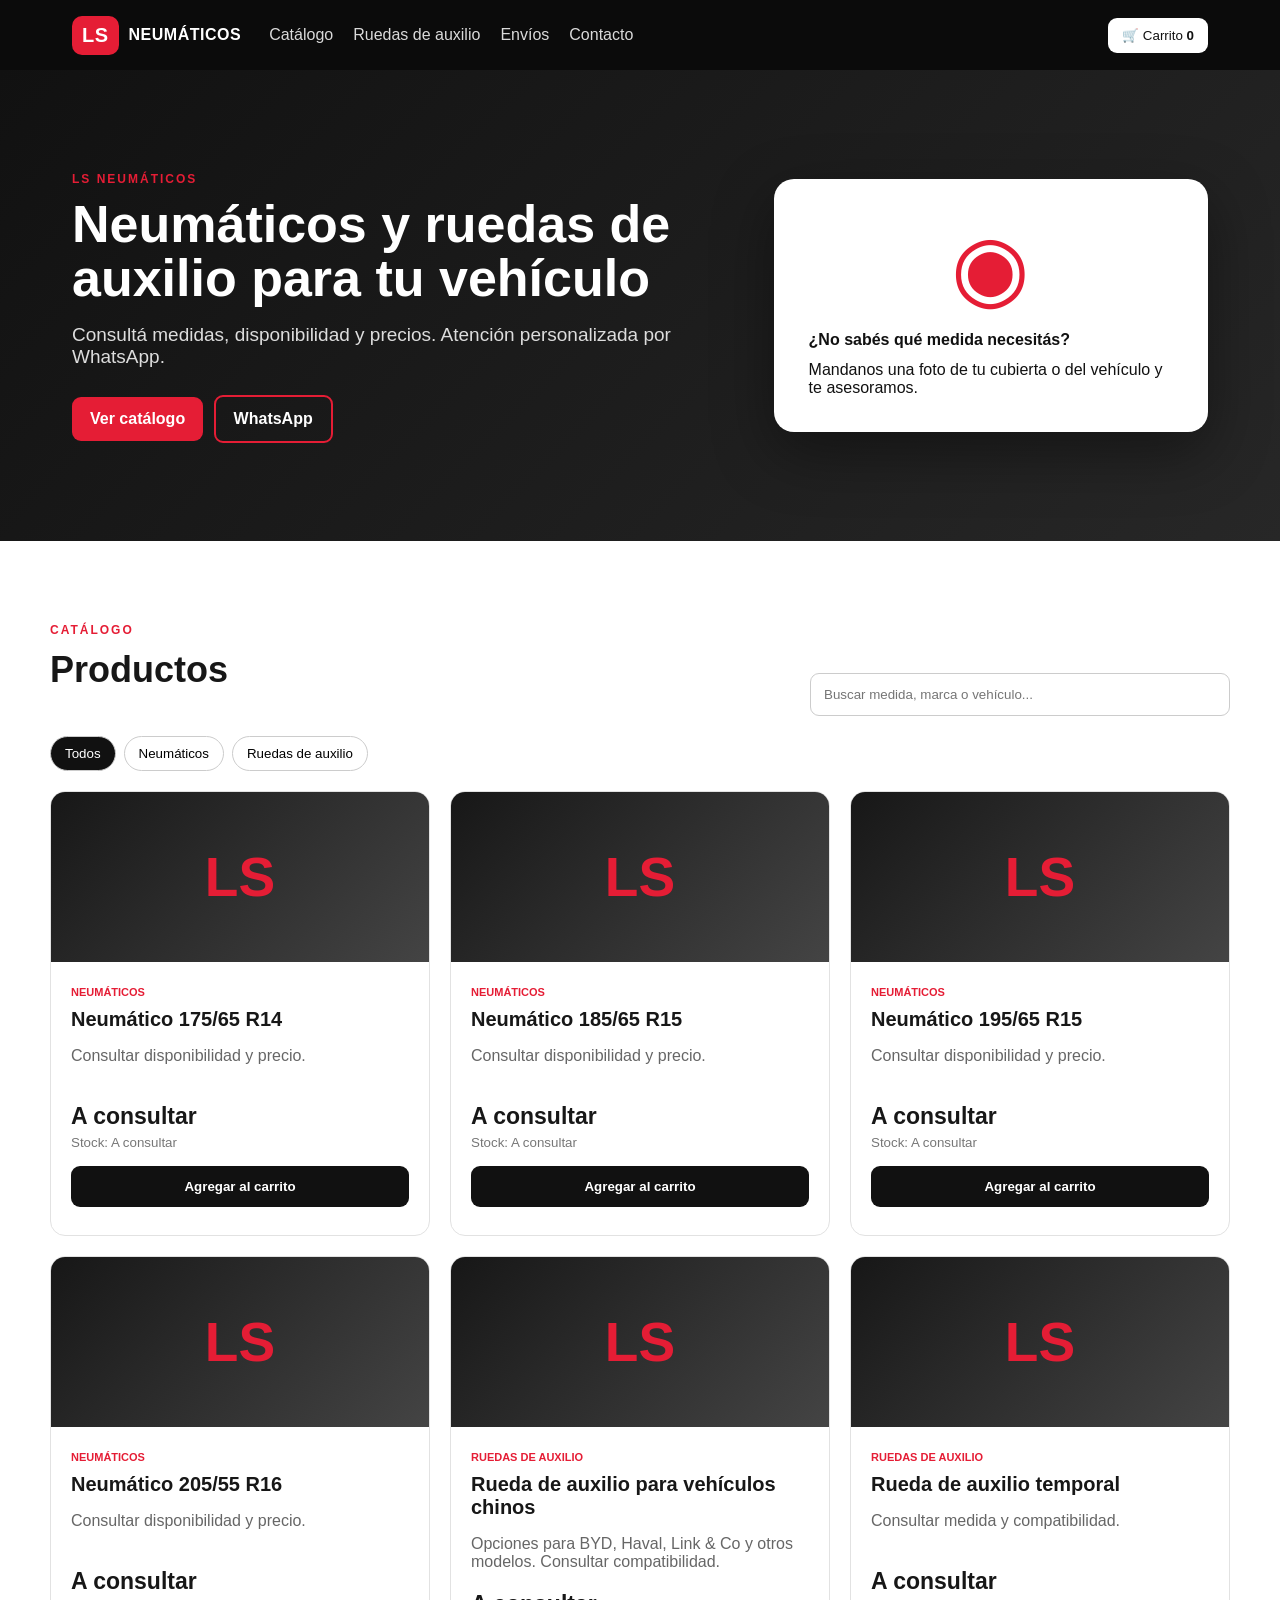
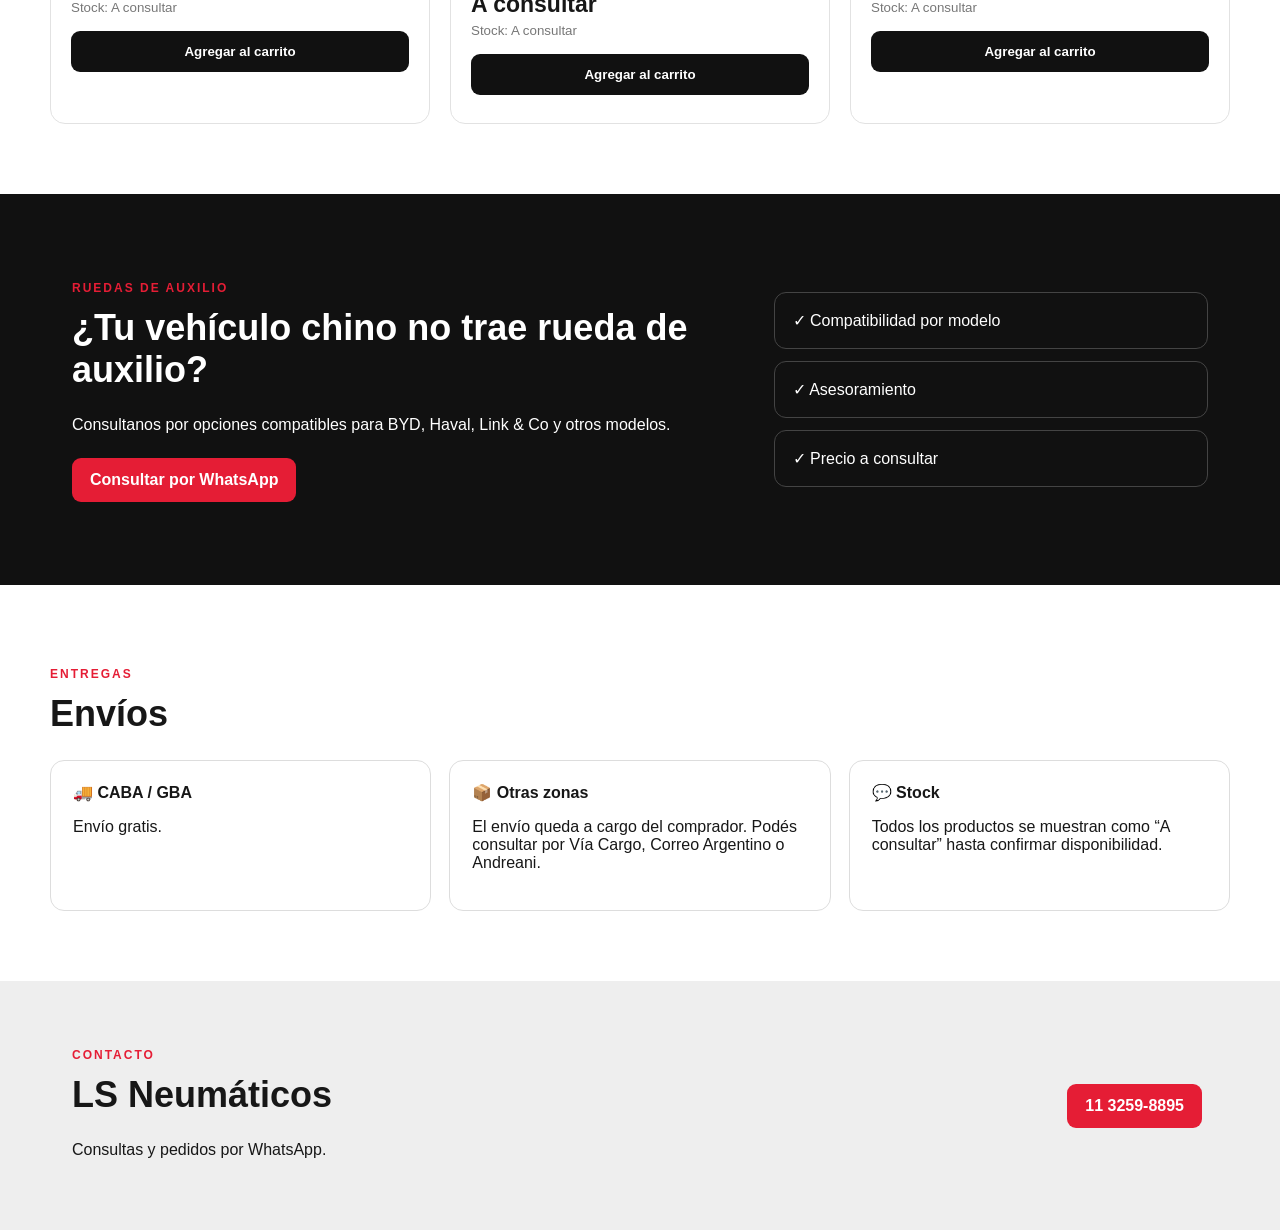
==== index.html @ 04d4962a "Add files via upload" ====
<!doctype html>
<html lang="es">
<head>
<meta charset="utf-8">
<meta name="viewport" content="width=device-width,initial-scale=1">
<title>LS Neumáticos | Neumáticos y ruedas de auxilio</title>
<meta name="description" content="LS Neumáticos - neumáticos, ruedas de auxilio y asesoramiento.">
<link rel="stylesheet" href="styles.css">
</head>
<body>
<header class="top">
  <div class="wrap nav">
    <a class="brand" href="index.html"><span class="brand-mark">LS</span><span>NEUMÁTICOS</span></a>
    <nav><a href="#catalogo">Catálogo</a><a href="#auxilio">Ruedas de auxilio</a><a href="#envios">Envíos</a><a href="#contacto">Contacto</a></nav>
    <button class="cart-btn" onclick="openCart()">🛒 Carrito <b id="cartCount">0</b></button>
  </div>
</header>

<section class="hero">
  <div class="wrap hero-grid">
    <div>
      <p class="eyebrow">LS NEUMÁTICOS</p>
      <h1>Neumáticos y ruedas de auxilio para tu vehículo</h1>
      <p class="lead">Consultá medidas, disponibilidad y precios. Atención personalizada por WhatsApp.</p>
      <a class="btn primary" href="#catalogo">Ver catálogo</a>
      <a class="btn outline" href="https://wa.me/541132598895?text=Hola%20LS%20Neum%C3%A1ticos,%20quiero%20consultar%20por%20un%20producto." target="_blank">WhatsApp</a>
    </div>
    <div class="hero-card">
      <div class="tire">◉</div>
      <strong>¿No sabés qué medida necesitás?</strong>
      <span>Mandanos una foto de tu cubierta o del vehículo y te asesoramos.</span>
    </div>
  </div>
</section>

<main>
<section id="catalogo" class="wrap section">
  <div class="section-head"><div><p class="eyebrow">CATÁLOGO</p><h2>Productos</h2></div>
    <input id="search" class="search" placeholder="Buscar medida, marca o vehículo..." oninput="renderProducts()">
  </div>
  <div class="chips" id="chips"></div>
  <div id="products" class="products"></div>
</section>

<section id="auxilio" class="dark-section">
  <div class="wrap two">
    <div><p class="eyebrow">RUEDAS DE AUXILIO</p><h2>¿Tu vehículo chino no trae rueda de auxilio?</h2>
    <p>Consultanos por opciones compatibles para BYD, Haval, Link & Co y otros modelos.</p>
    <a class="btn primary" href="https://wa.me/541132598895?text=Hola%20LS%20Neum%C3%A1ticos,%20quiero%20consultar%20por%20una%20rueda%20de%20auxilio." target="_blank">Consultar por WhatsApp</a></div>
    <div class="feature-list"><div>✓ Compatibilidad por modelo</div><div>✓ Asesoramiento</div><div>✓ Precio a consultar</div></div>
  </div>
</section>

<section id="envios" class="wrap section">
  <p class="eyebrow">ENTREGAS</p><h2>Envíos</h2>
  <div class="info-grid">
    <div class="info"><b>🚚 CABA / GBA</b><p>Envío gratis.</p></div>
    <div class="info"><b>📦 Otras zonas</b><p>El envío queda a cargo del comprador. Podés consultar por Vía Cargo, Correo Argentino o Andreani.</p></div>
    <div class="info"><b>💬 Stock</b><p>Todos los productos se muestran como “A consultar” hasta confirmar disponibilidad.</p></div>
  </div>
</section>

<section id="contacto" class="contact">
  <div class="wrap contact-inner">
    <div><p class="eyebrow">CONTACTO</p><h2>LS Neumáticos</h2><p>Consultas y pedidos por WhatsApp.</p></div>
    <a class="btn primary" href="https://wa.me/541132598895?text=Hola%20LS%20Neum%C3%A1ticos" target="_blank">11 3259-8895</a>
  </div>
</section>
</main>

<div id="cartModal" class="modal" aria-hidden="true">
 <div class="modal-box"><button class="close" onclick="closeCart()">×</button><h2>Tu carrito</h2><div id="cartItems"></div><div class="cart-total">Total: <b id="cartTotal">$0</b></div>
 <button class="btn primary full" onclick="checkoutWhatsApp()">Enviar pedido por WhatsApp</button></div>
</div>
<script src="products.js"></script><script src="app.js"></script>
</body></html>
---- styles.css ----
*{box-sizing:border-box}body{margin:0;font-family:Arial,Helvetica,sans-serif;color:#171717;background:#fff}a{text-decoration:none;color:inherit}.wrap{max-width:1180px;margin:auto;padding:0 22px}.top{background:#0b0b0b;color:#fff;position:sticky;top:0;z-index:10}.nav{min-height:70px;display:flex;align-items:center;gap:28px}.brand{display:flex;align-items:center;gap:10px;font-weight:900;letter-spacing:.5px}.brand-mark{background:#e51d35;border-radius:10px;padding:8px 10px;font-size:20px}.nav nav{display:flex;gap:20px;flex:1}.nav nav a{opacity:.85}.cart-btn{background:#fff;color:#111;border:0;border-radius:9px;padding:10px 14px;cursor:pointer}.hero{background:linear-gradient(135deg,#111,#272727);color:#fff;padding:90px 0}.hero-grid{display:grid;grid-template-columns:1.5fr 1fr;gap:50px;align-items:center}.eyebrow{font-size:12px;letter-spacing:2px;font-weight:800;color:#e51d35}.hero h1{font-size:52px;line-height:1.03;margin:12px 0}.lead{font-size:19px;color:#ddd;max-width:650px}.btn{display:inline-block;border:0;border-radius:9px;padding:13px 18px;font-weight:800;cursor:pointer;margin:8px 6px 8px 0}.primary{background:#e51d35;color:#fff}.outline{border:2px solid #e51d35;color:#e51d35;background:#fff}.hero .outline{background:transparent;color:#fff}.hero-card{background:#fff;color:#111;border-radius:20px;padding:35px;box-shadow:0 20px 60px #0006;display:flex;flex-direction:column;gap:12px}.tire{font-size:90px;text-align:center;color:#e51d35}.section{padding:70px 0}.section-head{display:flex;justify-content:space-between;align-items:end;gap:20px}.section h2,.dark-section h2,.contact h2{font-size:36px;margin:6px 0 25px}.search{width:min(420px,100%);padding:13px;border:1px solid #ccc;border-radius:9px}.chips{display:flex;gap:8px;flex-wrap:wrap;margin:20px 0}.chip{border:1px solid #ccc;background:#fff;border-radius:99px;padding:9px 14px;cursor:pointer}.chip.active{background:#111;color:#fff}.products{display:grid;grid-template-columns:repeat(3,1fr);gap:20px}.product{border:1px solid #e2e2e2;border-radius:15px;overflow:hidden;background:#fff}.product-img{height:170px;background:linear-gradient(135deg,#171717,#444);display:grid;place-items:center;color:#e51d35;font-weight:900;font-size:55px}.product-body{padding:20px}.tag{font-size:11px;text-transform:uppercase;color:#e51d35;font-weight:800}.product h3{margin:8px 0;font-size:20px}.product p{color:#666;min-height:40px}.price{font-size:23px;font-weight:900;margin:12px 0 3px}.product small{color:#777}.full{width:100%;margin-top:15px}.dark{background:#111;color:#fff}.dark-section{background:#111;color:#fff;padding:75px 0}.two{display:grid;grid-template-columns:1.5fr 1fr;gap:50px;align-items:center}.feature-list{display:grid;gap:12px}.feature-list div{padding:18px;border:1px solid #444;border-radius:12px}.info-grid{display:grid;grid-template-columns:repeat(3,1fr);gap:18px}.info{border:1px solid #ddd;border-radius:14px;padding:22px}.contact{background:#eee;padding:55px 0}.contact-inner{display:flex;justify-content:space-between;align-items:center}.modal{display:none;position:fixed;inset:0;background:#0008;z-index:30;padding:30px}.modal.show{display:grid;place-items:center}.modal-box{background:#fff;border-radius:15px;padding:28px;max-width:620px;width:100%;position:relative;max-height:85vh;overflow:auto}.close{position:absolute;right:18px;top:12px;border:0;background:none;font-size:28px}.cart-row{display:grid;grid-template-columns:1fr auto auto;gap:12px;align-items:center;padding:14px 0;border-bottom:1px solid #ddd}.cart-row button{border:0;background:#eee;border-radius:5px}.cart-total{padding:18px 0;font-size:20px}.notice{background:#fff4d6;padding:15px;border-radius:10px}.admin-row{display:grid;grid-template-columns:2fr 1fr 160px 100px;gap:10px;margin:10px 0}.admin-row input,.admin-row button{padding:11px;border:1px solid #ccc;border-radius:7px}.admin-row button{background:#eee}@media(max-width:800px){.nav nav{display:none}.hero-grid,.two{grid-template-columns:1fr}.hero h1{font-size:40px}.products{grid-template-columns:1fr 1fr}.info-grid{grid-template-columns:1fr}.contact-inner{display:block}.admin-row{grid-template-columns:1fr}.section-head{display:block}.search{margin-top:15px}}@media(max-width:520px){.products{grid-template-columns:1fr}.hero{padding:60px 0}}
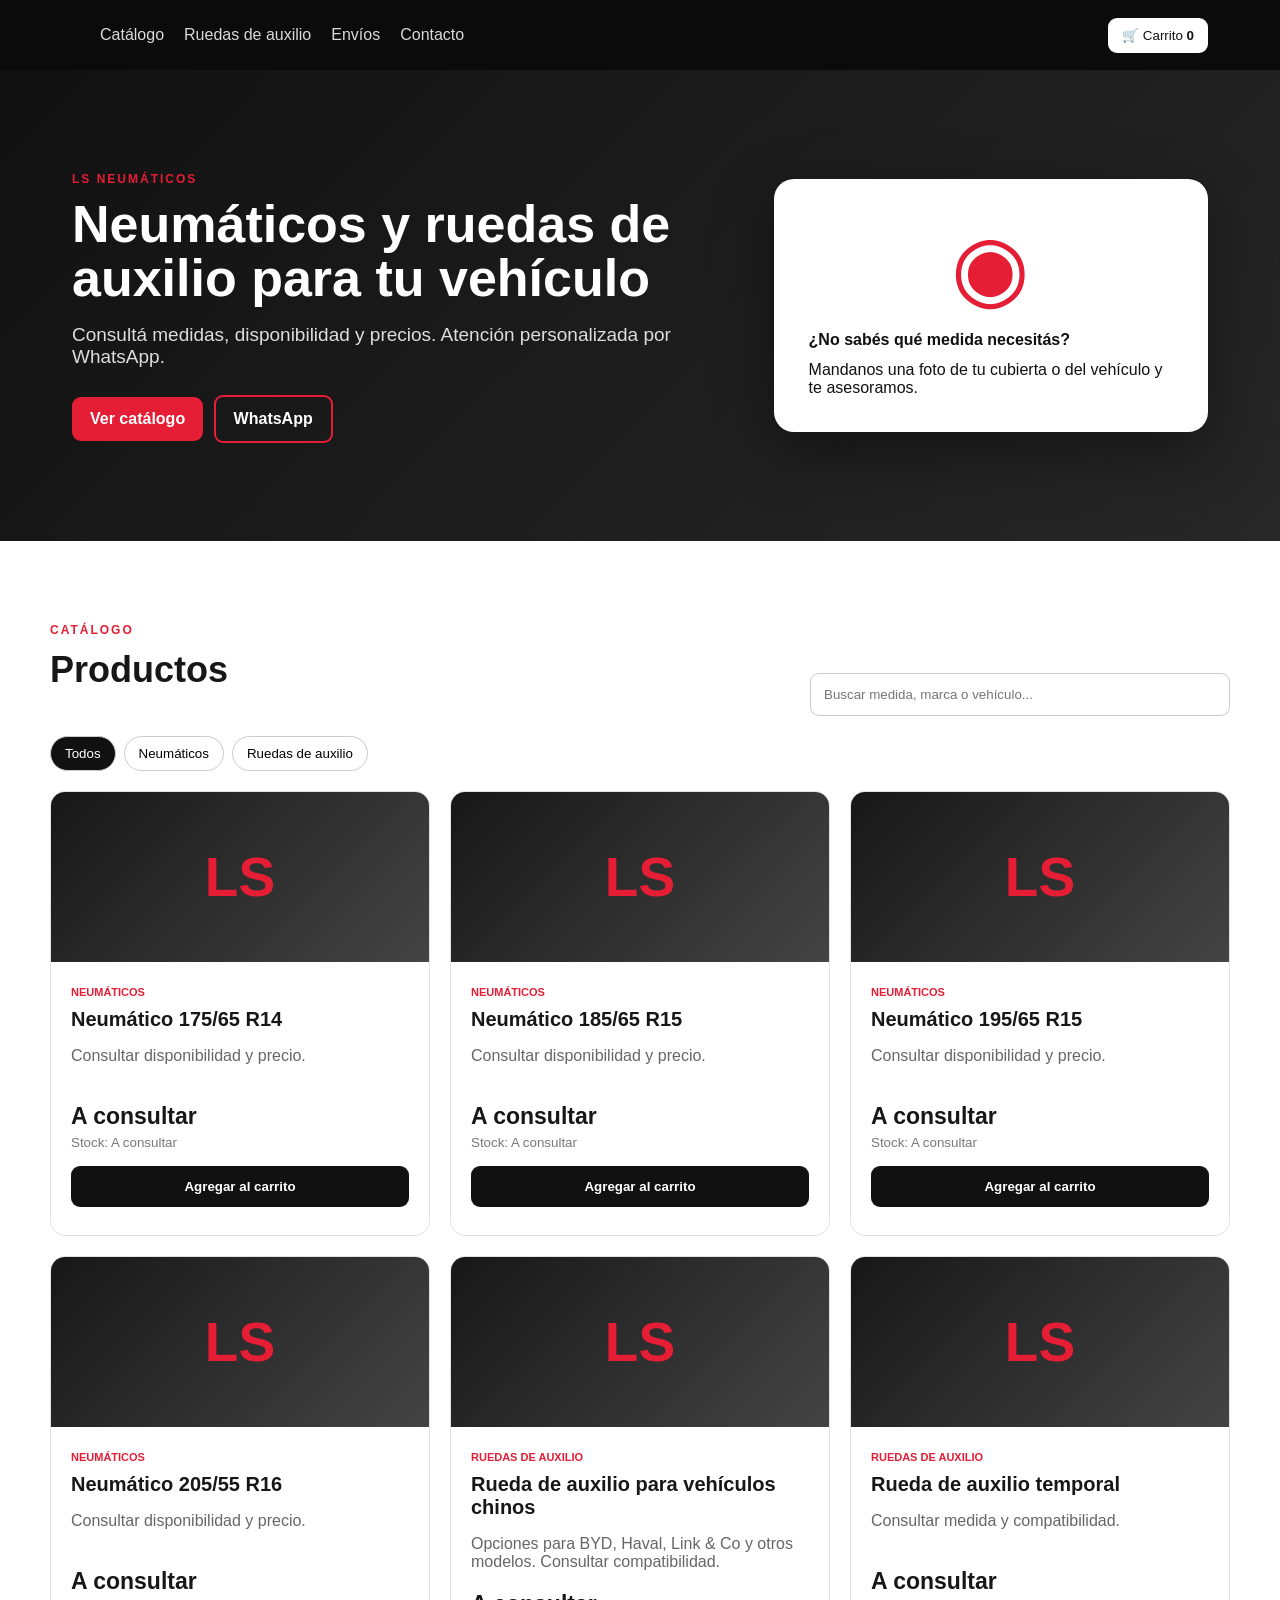
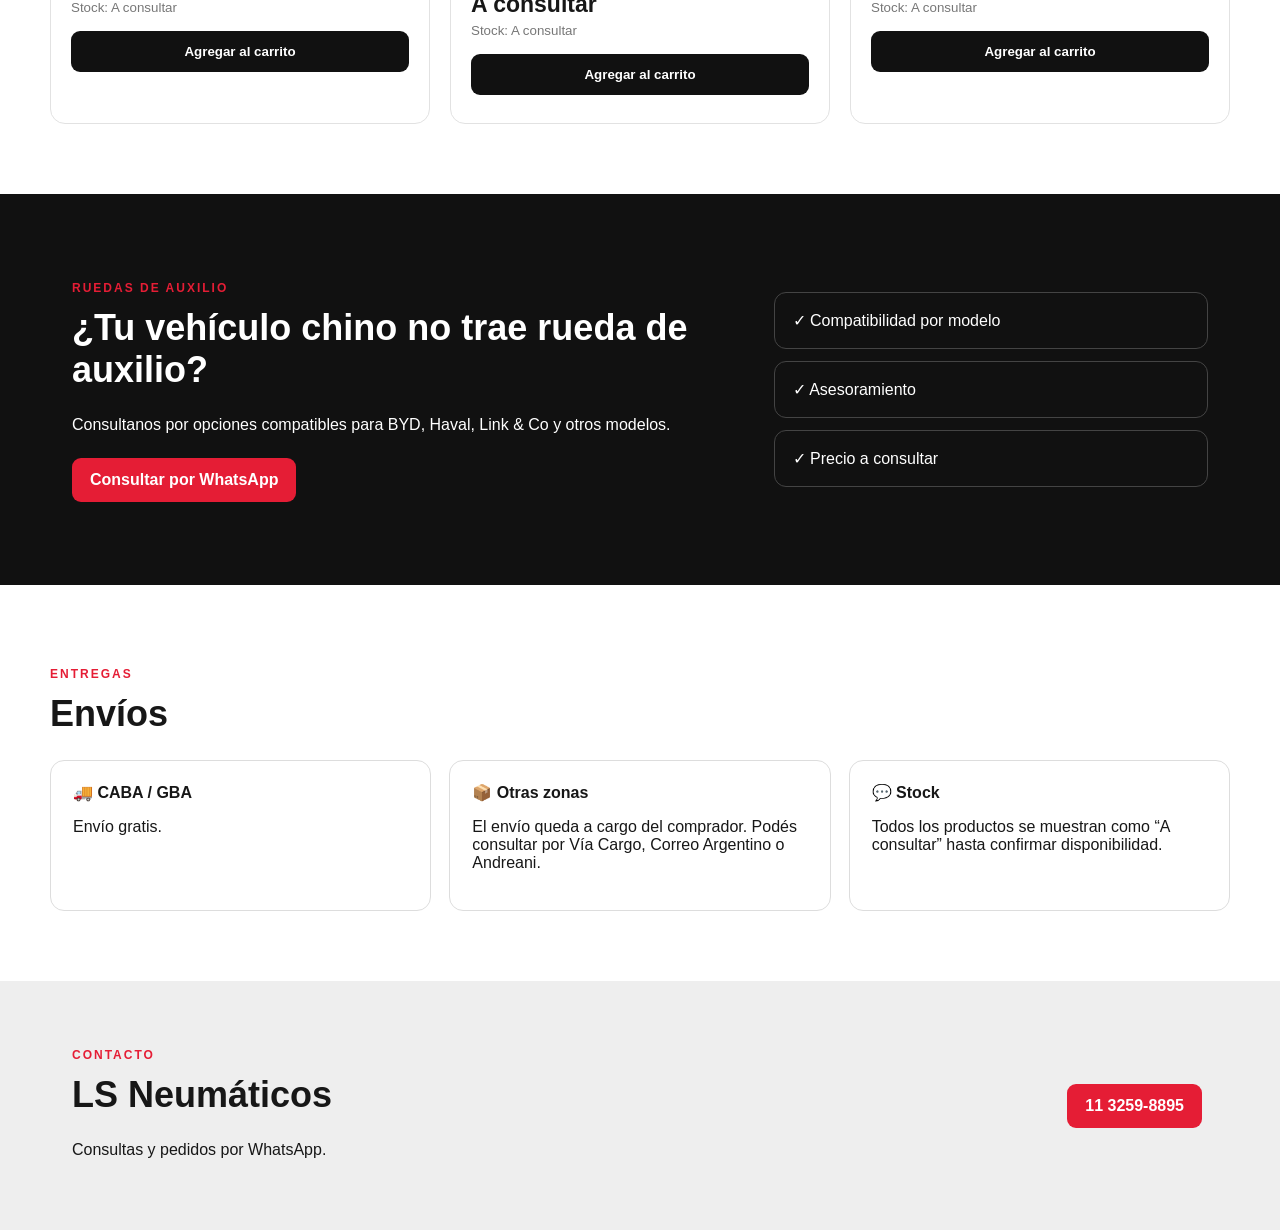
==== commit 1e019c12: "Mostrar logo LS Neumáticos en el encabezado" ====
--- a/index.html
+++ b/index.html
@@ -10,7 +10,7 @@
 <body>
 <header class="top">
   <div class="wrap nav">
-    <a class="brand" href="index.html"><span class="brand-mark">LS</span><span>NEUMÁTICOS</span></a>
+    <a class="brand" href="index.html"><img class="brand-logo" src="assets/logo-ls.svg" alt="LS Neumáticos"></a>
     <nav><a href="#catalogo">Catálogo</a><a href="#auxilio">Ruedas de auxilio</a><a href="#envios">Envíos</a><a href="#contacto">Contacto</a></nav>
     <button class="cart-btn" onclick="openCart()">🛒 Carrito <b id="cartCount">0</b></button>
   </div>
@@ -63,7 +63,7 @@
 <section id="contacto" class="contact">
   <div class="wrap contact-inner">
     <div><p class="eyebrow">CONTACTO</p><h2>LS Neumáticos</h2><p>Consultas y pedidos por WhatsApp.</p></div>
-    <a class="btn primary" href="https://wa.me/541132598895?text=Hola%20LS%20Neum%C3%A1ticos" target="_blank">11 3259-8895</a>
+    <a class="btn primary" href="https://wa.me/541132598895?text=Hola%20LS%20Neumáticos" target="_blank">11 3259-8895</a>
   </div>
 </section>
 </main>
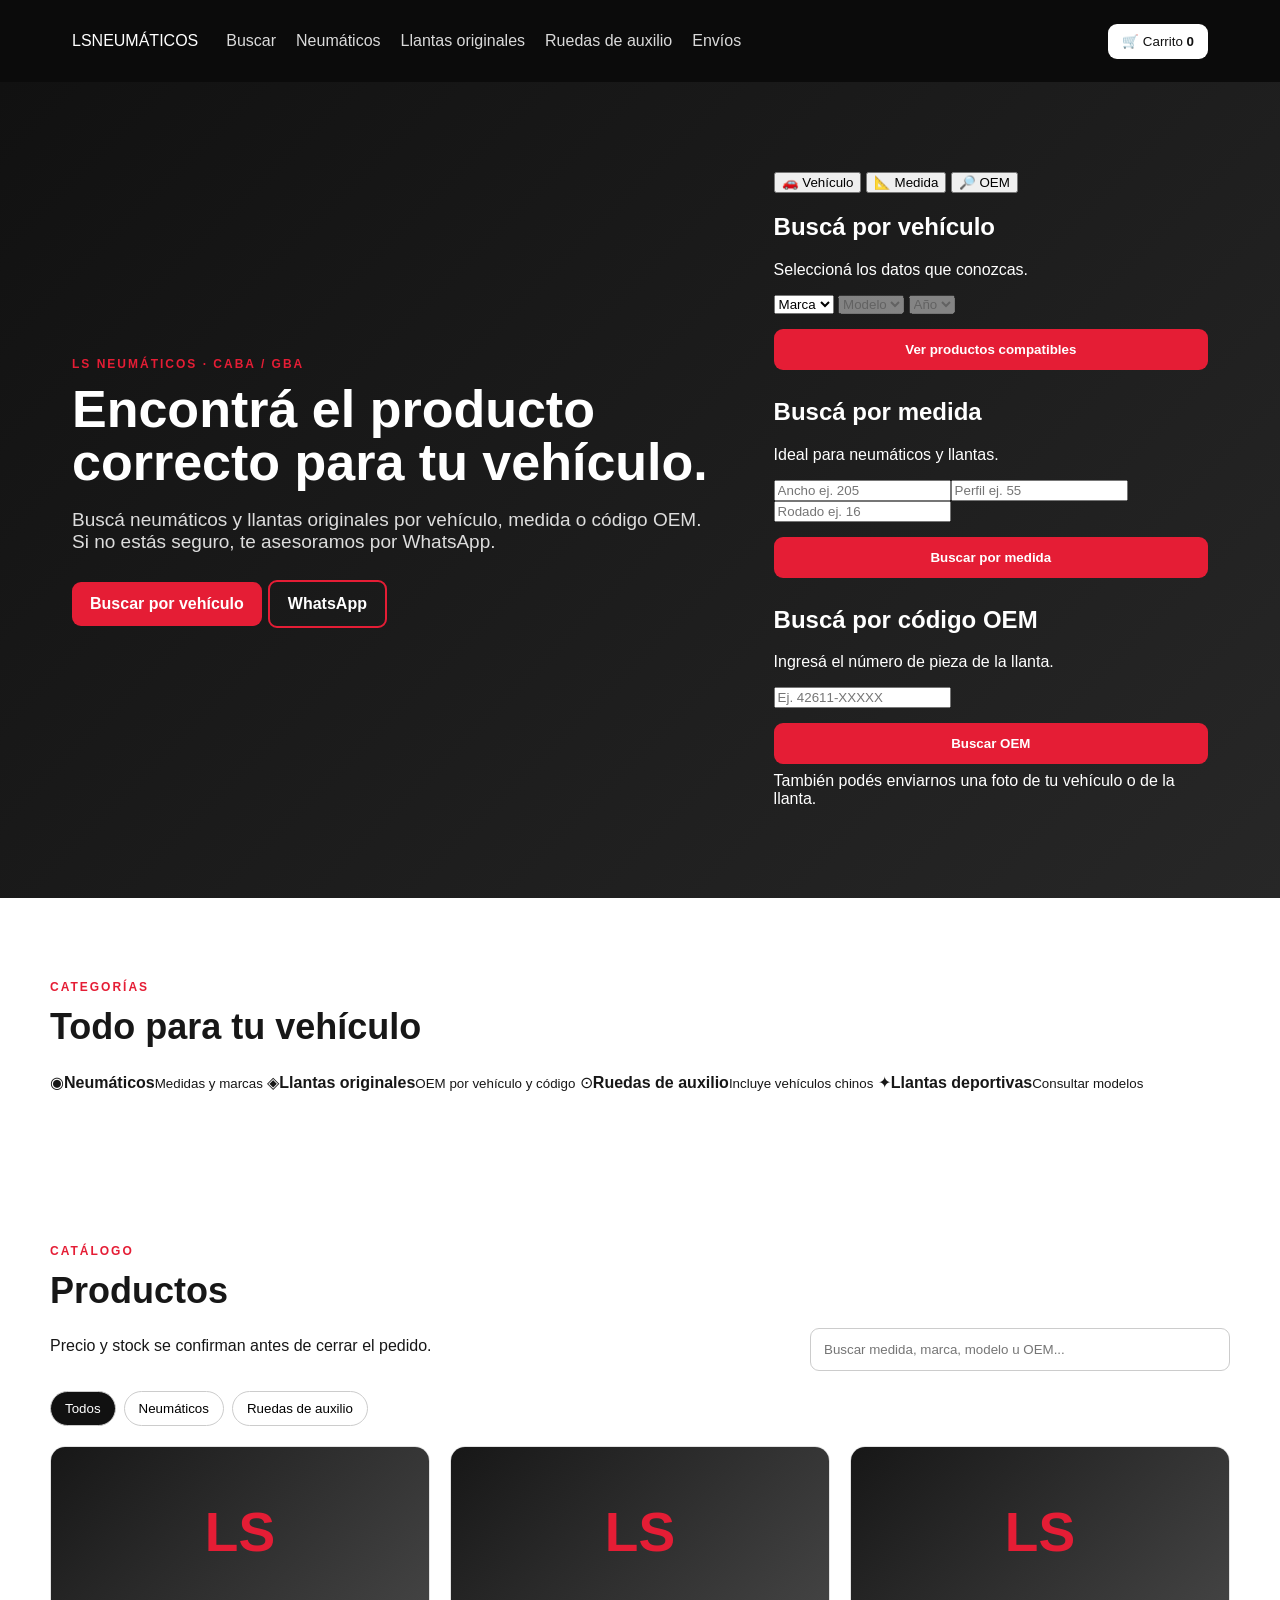
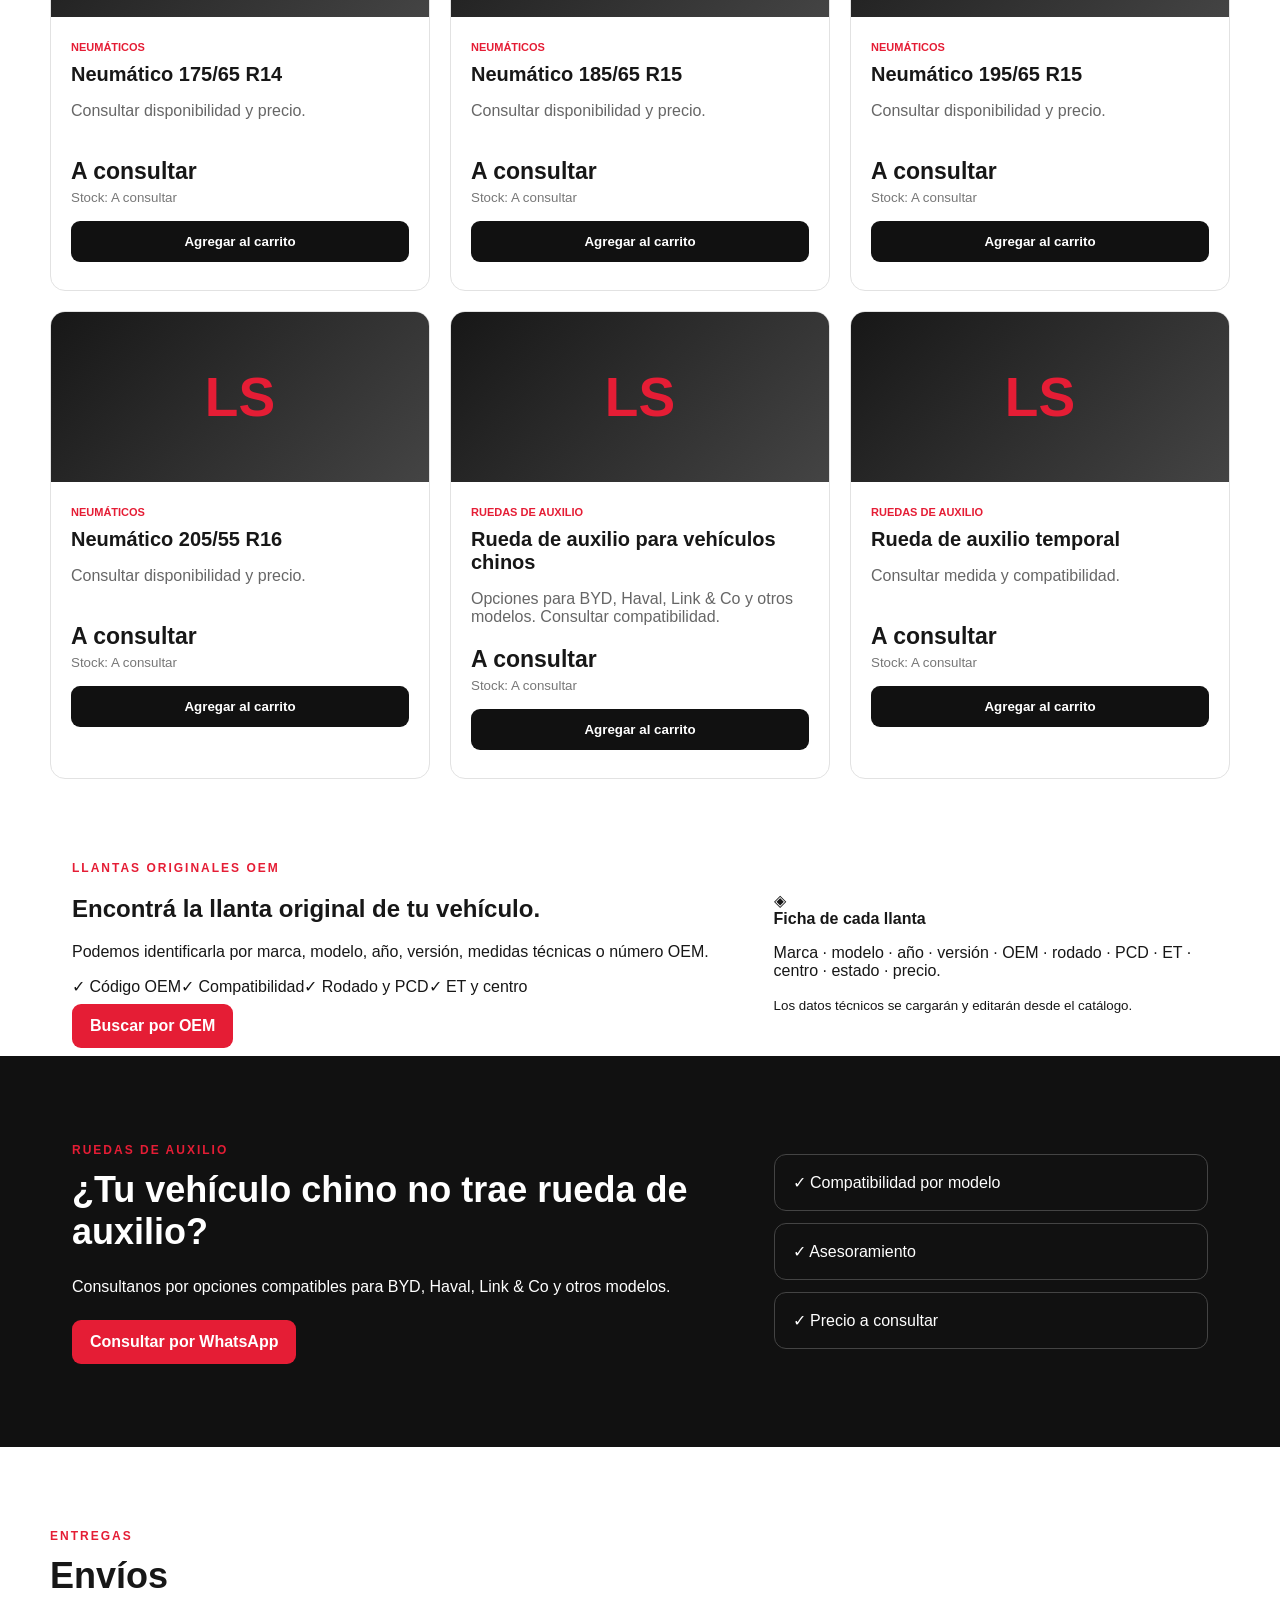
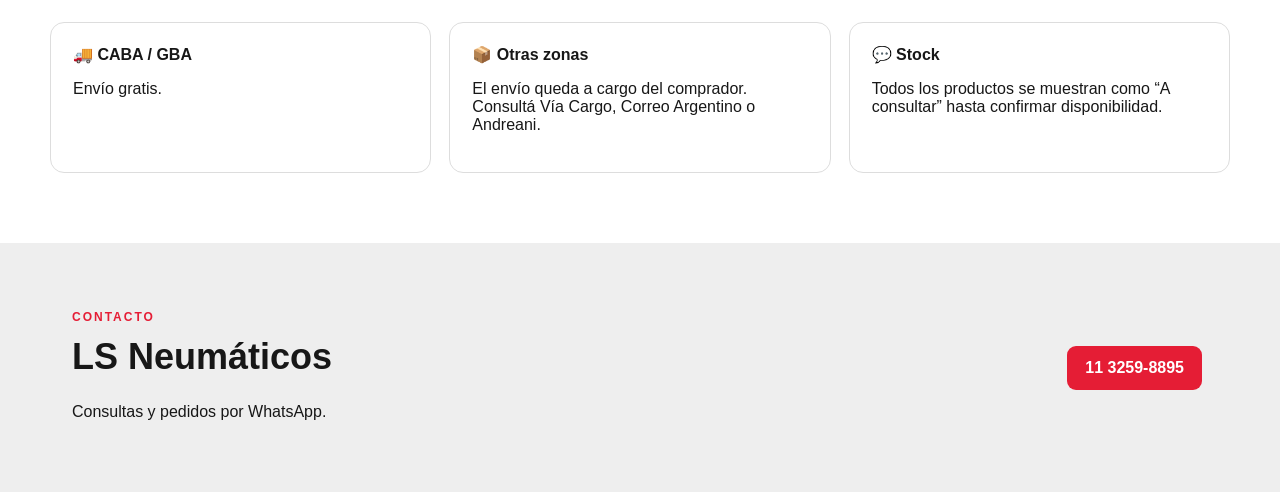
==== commit fc6f0d15: "Rediseña tienda con búsqueda por vehículo, medida y OEM" ====
--- a/index.html
+++ b/index.html
@@ -3,74 +3,106 @@
 <head>
 <meta charset="utf-8">
 <meta name="viewport" content="width=device-width,initial-scale=1">
-<title>LS Neumáticos | Neumáticos y ruedas de auxilio</title>
-<meta name="description" content="LS Neumáticos - neumáticos, ruedas de auxilio y asesoramiento.">
+<title>LS Neumáticos | Neumáticos, llantas originales y ruedas de auxilio</title>
+<meta name="description" content="LS Neumáticos: neumáticos, llantas originales, ruedas de auxilio y asesoramiento por vehículo.">
 <link rel="stylesheet" href="styles.css">
 </head>
 <body>
 <header class="top">
   <div class="wrap nav">
-    <a class="brand" href="index.html"><img class="brand-logo" src="assets/logo-ls.svg" alt="LS Neumáticos"></a>
-    <nav><a href="#catalogo">Catálogo</a><a href="#auxilio">Ruedas de auxilio</a><a href="#envios">Envíos</a><a href="#contacto">Contacto</a></nav>
+    <a class="brand" href="index.html" aria-label="LS Neumáticos"><span class="brand-mark">LS</span><span>NEUMÁTICOS</span></a>
+    <nav>
+      <a href="#buscar">Buscar</a><a href="#catalogo">Neumáticos</a><a href="#llantas">Llantas originales</a><a href="#auxilio">Ruedas de auxilio</a><a href="#envios">Envíos</a>
+    </nav>
     <button class="cart-btn" onclick="openCart()">🛒 Carrito <b id="cartCount">0</b></button>
   </div>
 </header>
 
-<section class="hero">
+<section class="hero" id="buscar">
   <div class="wrap hero-grid">
-    <div>
-      <p class="eyebrow">LS NEUMÁTICOS</p>
-      <h1>Neumáticos y ruedas de auxilio para tu vehículo</h1>
-      <p class="lead">Consultá medidas, disponibilidad y precios. Atención personalizada por WhatsApp.</p>
-      <a class="btn primary" href="#catalogo">Ver catálogo</a>
-      <a class="btn outline" href="https://wa.me/541132598895?text=Hola%20LS%20Neum%C3%A1ticos,%20quiero%20consultar%20por%20un%20producto." target="_blank">WhatsApp</a>
+    <div class="hero-copy">
+      <p class="eyebrow">LS NEUMÁTICOS · CABA / GBA</p>
+      <h1>Encontrá el producto correcto para tu vehículo.</h1>
+      <p class="lead">Buscá neumáticos y llantas originales por vehículo, medida o código OEM. Si no estás seguro, te asesoramos por WhatsApp.</p>
+      <div class="hero-actions"><a class="btn primary" href="#buscador">Buscar por vehículo</a><a class="btn outline" href="https://wa.me/541132598895?text=Hola%20LS%20Neumáticos,%20necesito%20asesoramiento%20para%20mi%20vehículo." target="_blank" rel="noopener">WhatsApp</a></div>
     </div>
-    <div class="hero-card">
-      <div class="tire">◉</div>
-      <strong>¿No sabés qué medida necesitás?</strong>
-      <span>Mandanos una foto de tu cubierta o del vehículo y te asesoramos.</span>
+    <div class="search-panel" id="buscador">
+      <div class="panel-tabs">
+        <button class="tab active" onclick="setSearchMode('vehiculo',this)">🚗 Vehículo</button>
+        <button class="tab" onclick="setSearchMode('medida',this)">📐 Medida</button>
+        <button class="tab" onclick="setSearchMode('oem',this)">🔎 OEM</button>
+      </div>
+      <div id="searchModeVehiculo" class="search-mode">
+        <h2>Buscá por vehículo</h2><p>Seleccioná los datos que conozcas.</p>
+        <div class="selector-grid">
+          <select id="vehicleBrand" onchange="updateVehicleModels()"><option value="">Marca</option></select>
+          <select id="vehicleModel" onchange="updateVehicleYears()" disabled><option value="">Modelo</option></select>
+          <select id="vehicleYear" disabled><option value="">Año</option></select>
+        </div>
+        <button class="btn primary full" onclick="searchByVehicle()">Ver productos compatibles</button>
+      </div>
+      <div id="searchModeMedida" class="search-mode hidden">
+        <h2>Buscá por medida</h2><p>Ideal para neumáticos y llantas.</p>
+        <div class="selector-grid">
+          <input id="sizeWidth" placeholder="Ancho ej. 205"><input id="sizeProfile" placeholder="Perfil ej. 55"><input id="sizeRim" placeholder="Rodado ej. 16">
+        </div>
+        <button class="btn primary full" onclick="searchBySize()">Buscar por medida</button>
+      </div>
+      <div id="searchModeOem" class="search-mode hidden">
+        <h2>Buscá por código OEM</h2><p>Ingresá el número de pieza de la llanta.</p>
+        <input id="oemSearch" class="wide-input" placeholder="Ej. 42611-XXXXX">
+        <button class="btn primary full" onclick="searchByOEM()">Buscar OEM</button>
+      </div>
+      <div class="search-note">También podés enviarnos una foto de tu vehículo o de la llanta.</div>
     </div>
   </div>
 </section>
 
-<main>
+<section class="wrap section categories">
+  <p class="eyebrow">CATEGORÍAS</p><h2>Todo para tu vehículo</h2>
+  <div class="category-grid">
+    <a class="category-card" href="#catalogo" onclick="filterCategory('Neumáticos')"><span>◉</span><b>Neumáticos</b><small>Medidas y marcas</small></a>
+    <a class="category-card featured" href="#llantas" onclick="filterCategory('Llantas originales')"><span>◈</span><b>Llantas originales</b><small>OEM por vehículo y código</small></a>
+    <a class="category-card" href="#auxilio"><span>⊙</span><b>Ruedas de auxilio</b><small>Incluye vehículos chinos</small></a>
+    <a class="category-card" href="#catalogo" onclick="filterCategory('Llantas deportivas')"><span>✦</span><b>Llantas deportivas</b><small>Consultar modelos</small></a>
+  </div>
+</section>
+
 <section id="catalogo" class="wrap section">
-  <div class="section-head"><div><p class="eyebrow">CATÁLOGO</p><h2>Productos</h2></div>
-    <input id="search" class="search" placeholder="Buscar medida, marca o vehículo..." oninput="renderProducts()">
+  <div class="section-head"><div><p class="eyebrow">CATÁLOGO</p><h2>Productos</h2><p class="muted">Precio y stock se confirman antes de cerrar el pedido.</p></div>
+    <input id="search" class="search" placeholder="Buscar medida, marca, modelo u OEM..." oninput="renderProducts()">
   </div>
   <div class="chips" id="chips"></div>
   <div id="products" class="products"></div>
+</section>
+
+<section id="llantas" class="llanta-section">
+  <div class="wrap two">
+    <div><p class="eyebrow">LLANTAS ORIGINALES OEM</p><h2>Encontrá la llanta original de tu vehículo.</h2>
+      <p>Podemos identificarla por marca, modelo, año, versión, medidas técnicas o número OEM.</p>
+      <div class="oem-points"><span>✓ Código OEM</span><span>✓ Compatibilidad</span><span>✓ Rodado y PCD</span><span>✓ ET y centro</span></div>
+      <a class="btn primary" href="#buscador" onclick="setSearchMode('oem',document.querySelectorAll('.tab')[2])">Buscar por OEM</a>
+    </div>
+    <div class="llanta-card"><div class="rim-icon">◈</div><b>Ficha de cada llanta</b><p>Marca · modelo · año · versión · OEM · rodado · PCD · ET · centro · estado · precio.</p><small>Los datos técnicos se cargarán y editarán desde el catálogo.</small></div>
+  </div>
 </section>
 
 <section id="auxilio" class="dark-section">
   <div class="wrap two">
     <div><p class="eyebrow">RUEDAS DE AUXILIO</p><h2>¿Tu vehículo chino no trae rueda de auxilio?</h2>
     <p>Consultanos por opciones compatibles para BYD, Haval, Link & Co y otros modelos.</p>
-    <a class="btn primary" href="https://wa.me/541132598895?text=Hola%20LS%20Neum%C3%A1ticos,%20quiero%20consultar%20por%20una%20rueda%20de%20auxilio." target="_blank">Consultar por WhatsApp</a></div>
+    <a class="btn primary" href="https://wa.me/541132598895?text=Hola%20LS%20Neumáticos,%20quiero%20consultar%20por%20una%20rueda%20de%20auxilio." target="_blank" rel="noopener">Consultar por WhatsApp</a></div>
     <div class="feature-list"><div>✓ Compatibilidad por modelo</div><div>✓ Asesoramiento</div><div>✓ Precio a consultar</div></div>
   </div>
 </section>
 
 <section id="envios" class="wrap section">
   <p class="eyebrow">ENTREGAS</p><h2>Envíos</h2>
-  <div class="info-grid">
-    <div class="info"><b>🚚 CABA / GBA</b><p>Envío gratis.</p></div>
-    <div class="info"><b>📦 Otras zonas</b><p>El envío queda a cargo del comprador. Podés consultar por Vía Cargo, Correo Argentino o Andreani.</p></div>
-    <div class="info"><b>💬 Stock</b><p>Todos los productos se muestran como “A consultar” hasta confirmar disponibilidad.</p></div>
-  </div>
+  <div class="info-grid"><div class="info"><b>🚚 CABA / GBA</b><p>Envío gratis.</p></div><div class="info"><b>📦 Otras zonas</b><p>El envío queda a cargo del comprador. Consultá Vía Cargo, Correo Argentino o Andreani.</p></div><div class="info"><b>💬 Stock</b><p>Todos los productos se muestran como “A consultar” hasta confirmar disponibilidad.</p></div></div>
 </section>
 
-<section id="contacto" class="contact">
-  <div class="wrap contact-inner">
-    <div><p class="eyebrow">CONTACTO</p><h2>LS Neumáticos</h2><p>Consultas y pedidos por WhatsApp.</p></div>
-    <a class="btn primary" href="https://wa.me/541132598895?text=Hola%20LS%20Neumáticos" target="_blank">11 3259-8895</a>
-  </div>
-</section>
-</main>
+<section id="contacto" class="contact"><div class="wrap contact-inner"><div><p class="eyebrow">CONTACTO</p><h2>LS Neumáticos</h2><p>Consultas y pedidos por WhatsApp.</p></div><a class="btn primary" href="https://wa.me/541132598895?text=Hola%20LS%20Neumáticos" target="_blank" rel="noopener">11 3259-8895</a></div></section>
 
-<div id="cartModal" class="modal" aria-hidden="true">
- <div class="modal-box"><button class="close" onclick="closeCart()">×</button><h2>Tu carrito</h2><div id="cartItems"></div><div class="cart-total">Total: <b id="cartTotal">$0</b></div>
- <button class="btn primary full" onclick="checkoutWhatsApp()">Enviar pedido por WhatsApp</button></div>
-</div>
+<div id="cartModal" class="modal" aria-hidden="true"><div class="modal-box"><button class="close" onclick="closeCart()">×</button><h2>Tu carrito</h2><div id="cartItems"></div><div class="cart-total">Total: <b id="cartTotal">$0</b></div><button class="btn primary full" onclick="checkoutWhatsApp()">Enviar pedido por WhatsApp</button></div></div>
 <script src="products.js"></script><script src="app.js"></script>
 </body></html>
--- a/styles.css
+++ b/styles.css
@@ -1 +1 @@
-*{box-sizing:border-box}body{margin:0;font-family:Arial,Helvetica,sans-serif;color:#171717;background:#fff}a{text-decoration:none;color:inherit}.wrap{max-width:1180px;margin:auto;padding:0 22px}.top{background:#0b0b0b;color:#fff;position:sticky;top:0;z-index:10}.nav{min-height:70px;display:flex;align-items:center;gap:28px}.brand{display:flex;align-items:center;gap:10px;font-weight:900;letter-spacing:.5px}.brand-mark{background:#e51d35;border-radius:10px;padding:8px 10px;font-size:20px}.nav nav{display:flex;gap:20px;flex:1}.nav nav a{opacity:.85}.cart-btn{background:#fff;color:#111;border:0;border-radius:9px;padding:10px 14px;cursor:pointer}.hero{background:linear-gradient(135deg,#111,#272727);color:#fff;padding:90px 0}.hero-grid{display:grid;grid-template-columns:1.5fr 1fr;gap:50px;align-items:center}.eyebrow{font-size:12px;letter-spacing:2px;font-weight:800;color:#e51d35}.hero h1{font-size:52px;line-height:1.03;margin:12px 0}.lead{font-size:19px;color:#ddd;max-width:650px}.btn{display:inline-block;border:0;border-radius:9px;padding:13px 18px;font-weight:800;cursor:pointer;margin:8px 6px 8px 0}.primary{background:#e51d35;color:#fff}.outline{border:2px solid #e51d35;color:#e51d35;background:#fff}.hero .outline{background:transparent;color:#fff}.hero-card{background:#fff;color:#111;border-radius:20px;padding:35px;box-shadow:0 20px 60px #0006;display:flex;flex-direction:column;gap:12px}.tire{font-size:90px;text-align:center;color:#e51d35}.section{padding:70px 0}.section-head{display:flex;justify-content:space-between;align-items:end;gap:20px}.section h2,.dark-section h2,.contact h2{font-size:36px;margin:6px 0 25px}.search{width:min(420px,100%);padding:13px;border:1px solid #ccc;border-radius:9px}.chips{display:flex;gap:8px;flex-wrap:wrap;margin:20px 0}.chip{border:1px solid #ccc;background:#fff;border-radius:99px;padding:9px 14px;cursor:pointer}.chip.active{background:#111;color:#fff}.products{display:grid;grid-template-columns:repeat(3,1fr);gap:20px}.product{border:1px solid #e2e2e2;border-radius:15px;overflow:hidden;background:#fff}.product-img{height:170px;background:linear-gradient(135deg,#171717,#444);display:grid;place-items:center;color:#e51d35;font-weight:900;font-size:55px}.product-body{padding:20px}.tag{font-size:11px;text-transform:uppercase;color:#e51d35;font-weight:800}.product h3{margin:8px 0;font-size:20px}.product p{color:#666;min-height:40px}.price{font-size:23px;font-weight:900;margin:12px 0 3px}.product small{color:#777}.full{width:100%;margin-top:15px}.dark{background:#111;color:#fff}.dark-section{background:#111;color:#fff;padding:75px 0}.two{display:grid;grid-template-columns:1.5fr 1fr;gap:50px;align-items:center}.feature-list{display:grid;gap:12px}.feature-list div{padding:18px;border:1px solid #444;border-radius:12px}.info-grid{display:grid;grid-template-columns:repeat(3,1fr);gap:18px}.info{border:1px solid #ddd;border-radius:14px;padding:22px}.contact{background:#eee;padding:55px 0}.contact-inner{display:flex;justify-content:space-between;align-items:center}.modal{display:none;position:fixed;inset:0;background:#0008;z-index:30;padding:30px}.modal.show{display:grid;place-items:center}.modal-box{background:#fff;border-radius:15px;padding:28px;max-width:620px;width:100%;position:relative;max-height:85vh;overflow:auto}.close{position:absolute;right:18px;top:12px;border:0;background:none;font-size:28px}.cart-row{display:grid;grid-template-columns:1fr auto auto;gap:12px;align-items:center;padding:14px 0;border-bottom:1px solid #ddd}.cart-row button{border:0;background:#eee;border-radius:5px}.cart-total{padding:18px 0;font-size:20px}.notice{background:#fff4d6;padding:15px;border-radius:10px}.admin-row{display:grid;grid-template-columns:2fr 1fr 160px 100px;gap:10px;margin:10px 0}.admin-row input,.admin-row button{padding:11px;border:1px solid #ccc;border-radius:7px}.admin-row button{background:#eee}@media(max-width:800px){.nav nav{display:none}.hero-grid,.two{grid-template-columns:1fr}.hero h1{font-size:40px}.products{grid-template-columns:1fr 1fr}.info-grid{grid-template-columns:1fr}.contact-inner{display:block}.admin-row{grid-template-columns:1fr}.section-head{display:block}.search{margin-top:15px}}@media(max-width:520px){.products{grid-template-columns:1fr}.hero{padding:60px 0}}+*{box-sizing:border-box}body{margin:0;font-family:Arial,Helvetica,sans-serif;color:#171717;background:#fff}a{text-decoration:none;color:inherit}.wrap{max-width:1180px;margin:auto;padding:0 22px}.top{background:#0b0b0b;color:#fff;position:sticky;top:0;z-index:10}.nav{min-height:82px;display:flex;align-items:center;gap:28px}.brand{display:flex;align-items:center}.brand-logo{display:block;width:220px;height:80px;max-width:46vw;object-fit:contain}.nav nav{display:flex;gap:20px;flex:1}.nav nav a{opacity:.85}.cart-btn{background:#fff;color:#111;border:0;border-radius:9px;padding:10px 14px;cursor:pointer}.hero{background:linear-gradient(135deg,#111,#272727);color:#fff;padding:90px 0}.hero-grid{display:grid;grid-template-columns:1.5fr 1fr;gap:50px;align-items:center}.eyebrow{font-size:12px;letter-spacing:2px;font-weight:800;color:#e51d35}.hero h1{font-size:52px;line-height:1.03;margin:12px 0}.lead{font-size:19px;color:#ddd;max-width:650px}.btn{display:inline-block;border:0;border-radius:9px;padding:13px 18px;font-weight:800;cursor:pointer;margin:8px 6px 8px 0}.primary{background:#e51d35;color:#fff}.outline{border:2px solid #e51d35;color:#e51d35;background:#fff}.hero .outline{background:transparent;color:#fff}.hero-card{background:#fff;color:#111;border-radius:20px;padding:35px;box-shadow:0 20px 60px #0006;display:flex;flex-direction:column;gap:12px}.tire{font-size:90px;text-align:center;color:#e51d35}.section{padding:70px 0}.section-head{display:flex;justify-content:space-between;align-items:end;gap:20px}.section h2,.dark-section h2,.contact h2{font-size:36px;margin:6px 0 25px}.search{width:min(420px,100%);padding:13px;border:1px solid #ccc;border-radius:9px}.chips{display:flex;gap:8px;flex-wrap:wrap;margin:20px 0}.chip{border:1px solid #ccc;background:#fff;border-radius:99px;padding:9px 14px;cursor:pointer}.chip.active{background:#111;color:#fff}.products{display:grid;grid-template-columns:repeat(3,1fr);gap:20px}.product{border:1px solid #e2e2e2;border-radius:15px;overflow:hidden;background:#fff}.product-img{height:170px;background:linear-gradient(135deg,#171717,#444);display:grid;place-items:center;color:#e51d35;font-weight:900;font-size:55px}.product-body{padding:20px}.tag{font-size:11px;text-transform:uppercase;color:#e51d35;font-weight:800}.product h3{margin:8px 0;font-size:20px}.product p{color:#666;min-height:40px}.price{font-size:23px;font-weight:900;margin:12px 0 3px}.product small{color:#777}.full{width:100%;margin-top:15px}.dark{background:#111;color:#fff}.dark-section{background:#111;color:#fff;padding:75px 0}.two{display:grid;grid-template-columns:1.5fr 1fr;gap:50px;align-items:center}.feature-list{display:grid;gap:12px}.feature-list div{padding:18px;border:1px solid #444;border-radius:12px}.info-grid{display:grid;grid-template-columns:repeat(3,1fr);gap:18px}.info{border:1px solid #ddd;border-radius:14px;padding:22px}.contact{background:#eee;padding:55px 0}.contact-inner{display:flex;justify-content:space-between;align-items:center}.modal{display:none;position:fixed;inset:0;background:#0008;z-index:30;padding:30px}.modal.show{display:grid;place-items:center}.modal-box{background:#fff;border-radius:15px;padding:28px;max-width:620px;width:100%;position:relative;max-height:85vh;overflow:auto}.close{position:absolute;right:18px;top:12px;border:0;background:none;font-size:28px}.cart-row{display:grid;grid-template-columns:1fr auto auto;gap:12px;align-items:center;padding:14px 0;border-bottom:1px solid #ddd}.cart-row button{border:0;background:#eee;border-radius:5px}.cart-total{padding:18px 0;font-size:20px}.notice{background:#fff4d6;padding:15px;border-radius:10px}.admin-row{display:grid;grid-template-columns:2fr 1fr 160px 100px;gap:10px;margin:10px 0}.admin-row input,.admin-row button{padding:11px;border:1px solid #ccc;border-radius:7px}.admin-row button{background:#eee}@media(max-width:800px){.nav nav{display:none}.hero-grid,.two{grid-template-columns:1fr}.hero h1{font-size:40px}.products{grid-template-columns:1fr 1fr}.info-grid{grid-template-columns:1fr}.contact-inner{display:block}.admin-row{grid-template-columns:1fr}.section-head{display:block}.search{margin-top:15px}}@media(max-width:520px){.products{grid-template-columns:1fr}.hero{padding:60px 0}.brand-logo{width:190px;height:70px;max-width:60vw}}
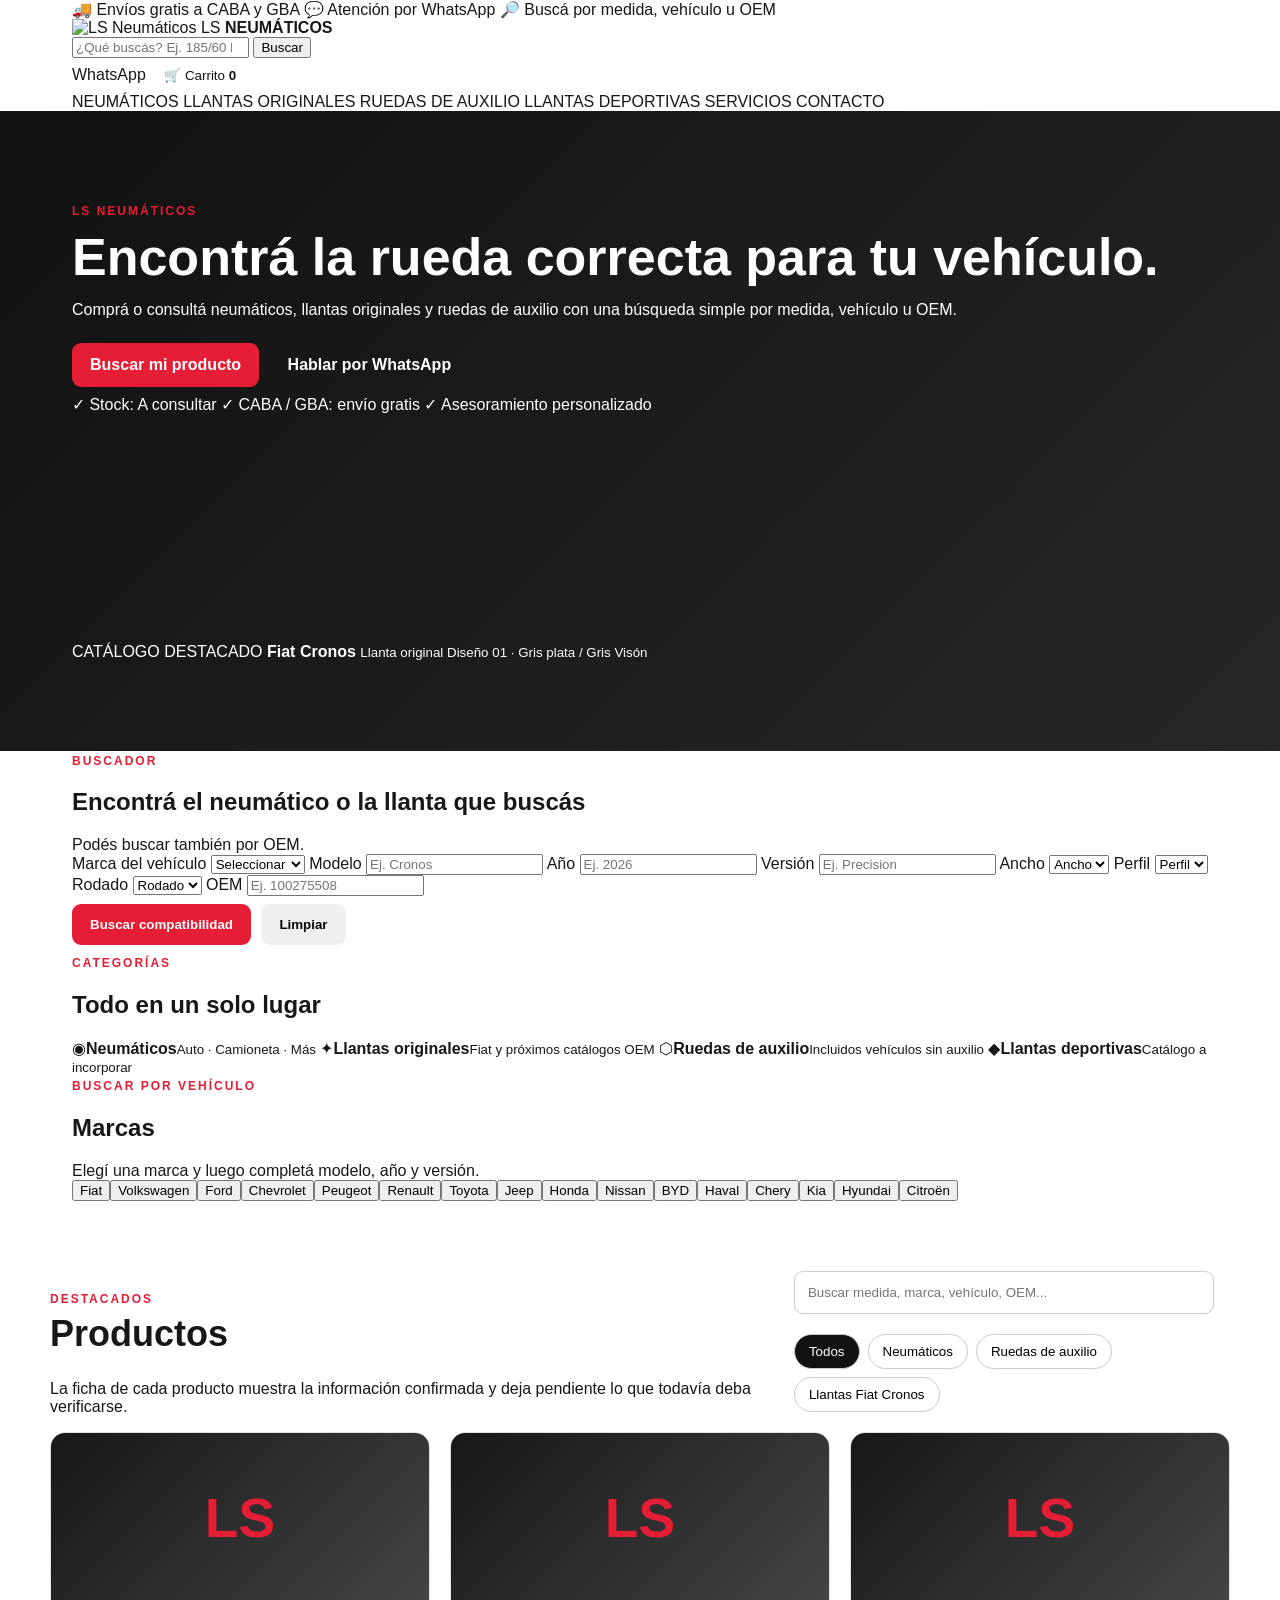
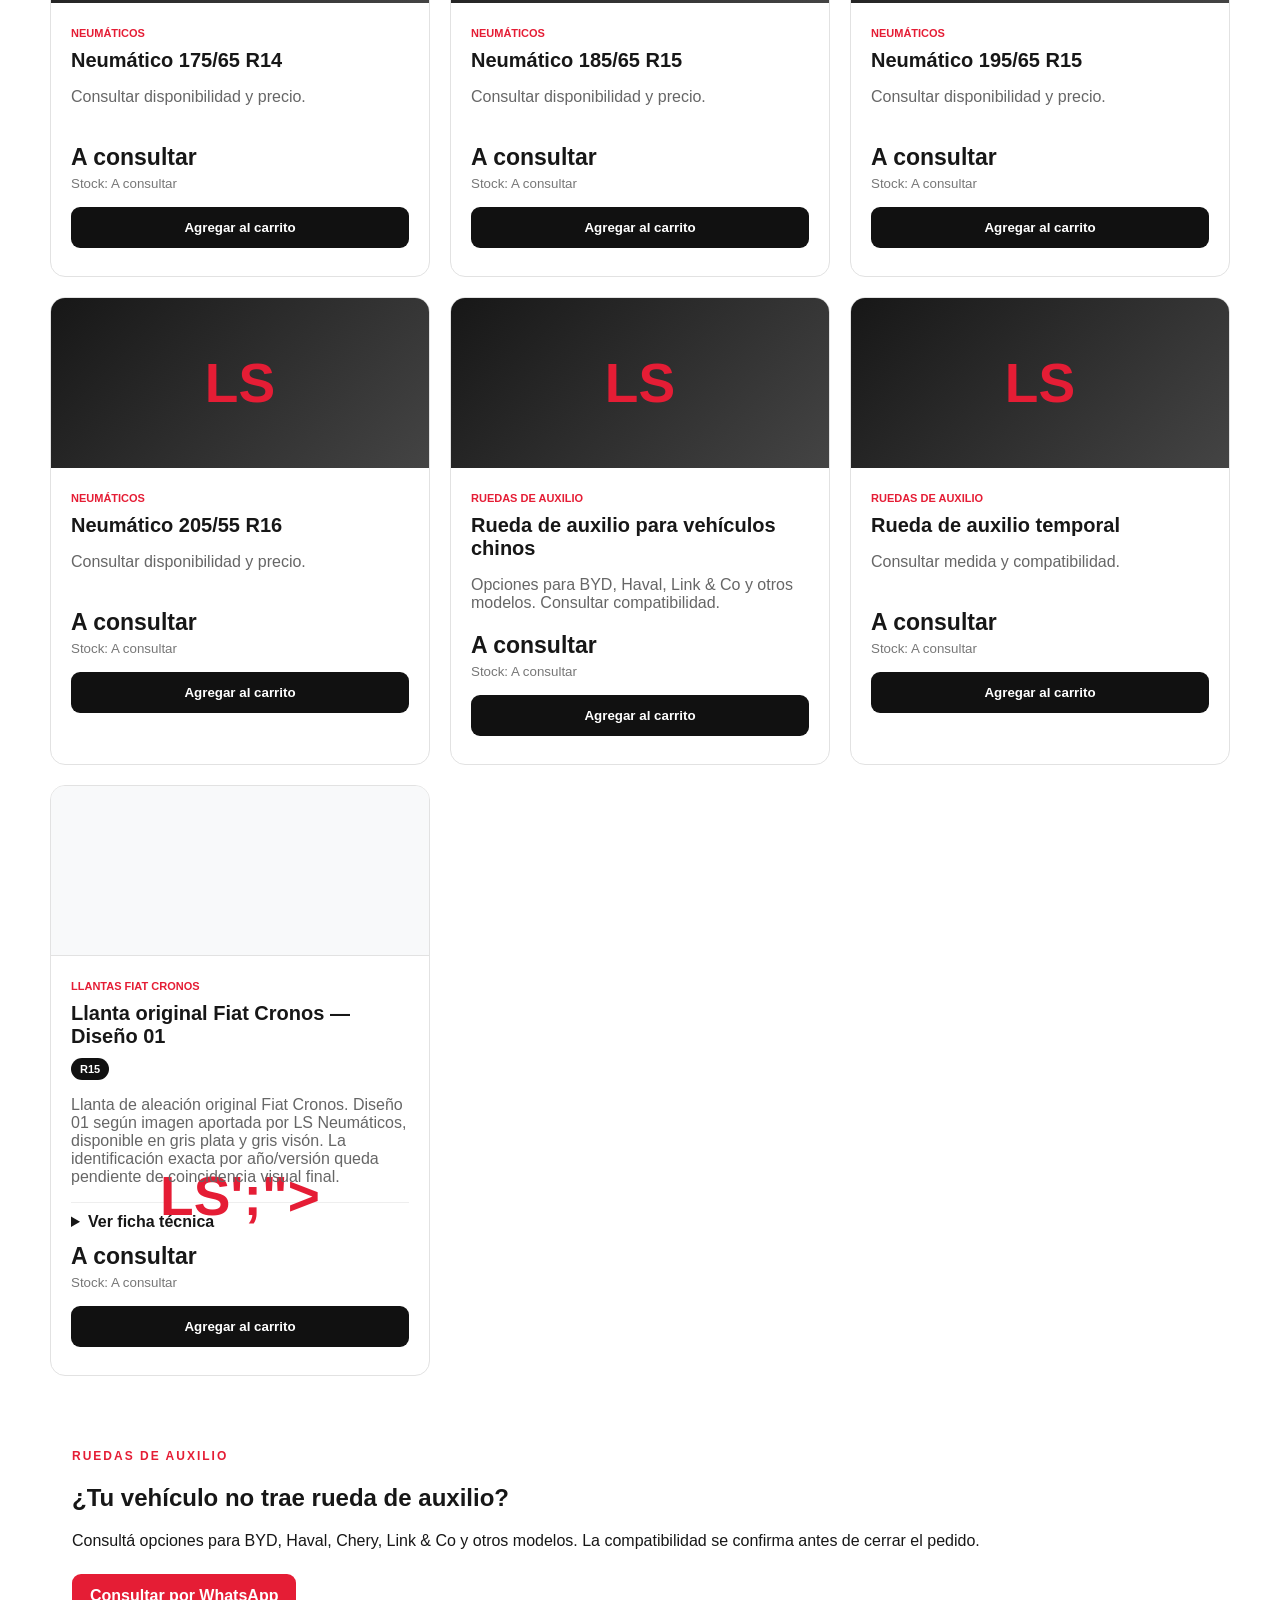
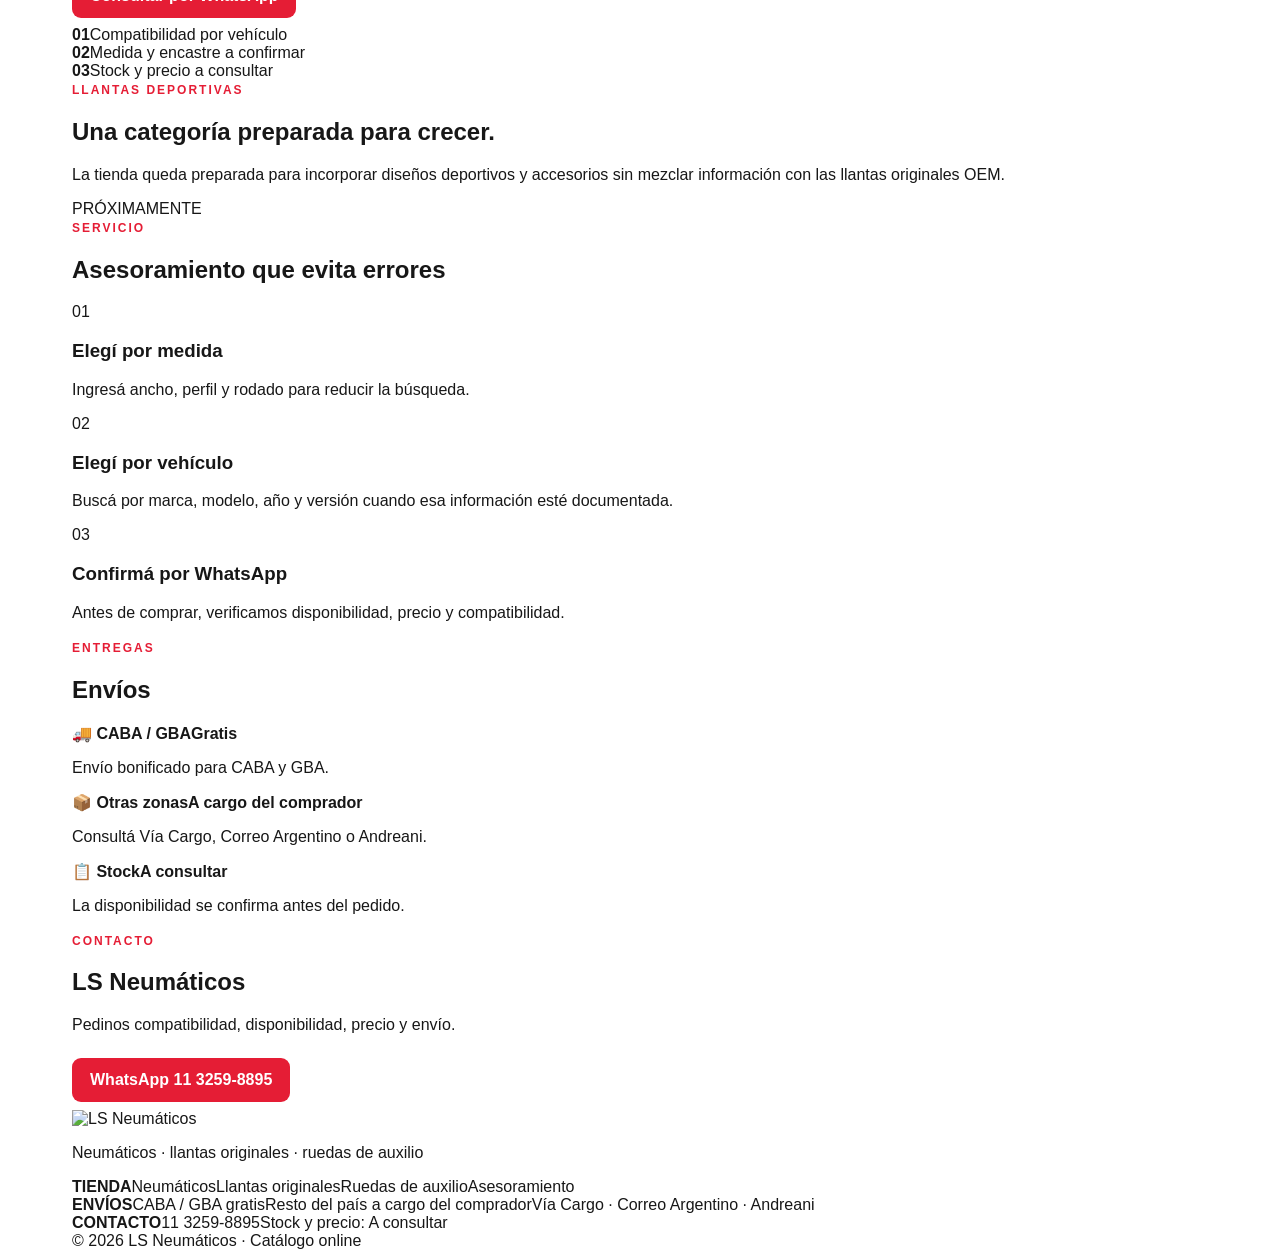
==== commit 65568c5b: "Redesign LS homepage inspired by ecommerce tire stores" ====
--- a/index.html
+++ b/index.html
@@ -4,105 +4,271 @@
 <meta charset="utf-8">
 <meta name="viewport" content="width=device-width,initial-scale=1">
 <title>LS Neumáticos | Neumáticos, llantas originales y ruedas de auxilio</title>
-<meta name="description" content="LS Neumáticos: neumáticos, llantas originales, ruedas de auxilio y asesoramiento por vehículo.">
+<meta name="description" content="LS Neumáticos: buscá neumáticos, llantas originales y ruedas de auxilio por medida, vehículo o OEM. Envíos gratis a CABA y GBA.">
 <link rel="stylesheet" href="styles.css">
 </head>
 <body>
-<header class="top">
-  <div class="wrap nav">
-    <a class="brand" href="index.html" aria-label="LS Neumáticos"><span class="brand-mark">LS</span><span>NEUMÁTICOS</span></a>
-    <nav>
-      <a href="#buscar">Buscar</a><a href="#catalogo">Neumáticos</a><a href="#llantas">Llantas originales</a><a href="#auxilio">Ruedas de auxilio</a><a href="#envios">Envíos</a>
-    </nav>
-    <button class="cart-btn" onclick="openCart()">🛒 Carrito <b id="cartCount">0</b></button>
+<div class="top-strip">
+  <div class="wrap top-strip-inner">
+    <span>🚚 Envíos gratis a CABA y GBA</span>
+    <span>💬 Atención por WhatsApp</span>
+    <span>🔎 Buscá por medida, vehículo u OEM</span>
+  </div>
+</div>
+
+<header class="site-header">
+  <div class="wrap header-main">
+    <a class="brand-lockup" href="index.html" aria-label="LS Neumáticos">
+      <img src="assets/logo-ls.webp" alt="LS Neumáticos" class="brand-logo">
+      <span class="brand-name">LS <b>NEUMÁTICOS</b></span>
+    </a>
+    <div class="header-search">
+      <input id="searchTop" type="search" placeholder="¿Qué buscás? Ej. 185/60 R15, Cronos, OEM 100275508" oninput="syncTopSearch()">
+      <button class="search-button" onclick="goCatalog()">Buscar</button>
+    </div>
+    <div class="header-actions">
+      <a class="header-link" href="https://wa.me/541132598895?text=Hola%20LS%20Neum%C3%A1ticos,%20quiero%20consultar." target="_blank">WhatsApp</a>
+      <button class="cart-btn" onclick="openCart()">🛒 <span>Carrito</span> <b id="cartCount">0</b></button>
+    </div>
+  </div>
+  <div class="nav-wrap">
+    <div class="wrap nav-main">
+      <a href="#neumaticos">NEUMÁTICOS</a>
+      <a href="#llantas">LLANTAS ORIGINALES</a>
+      <a href="#auxilio">RUEDAS DE AUXILIO</a>
+      <a href="#deportivas">LLANTAS DEPORTIVAS</a>
+      <a href="#servicios">SERVICIOS</a>
+      <a href="#contacto">CONTACTO</a>
+    </div>
   </div>
 </header>
 
-<section class="hero" id="buscar">
-  <div class="wrap hero-grid">
+<section class="hero">
+  <div class="wrap hero-content">
     <div class="hero-copy">
-      <p class="eyebrow">LS NEUMÁTICOS · CABA / GBA</p>
-      <h1>Encontrá el producto correcto para tu vehículo.</h1>
-      <p class="lead">Buscá neumáticos y llantas originales por vehículo, medida o código OEM. Si no estás seguro, te asesoramos por WhatsApp.</p>
-      <div class="hero-actions"><a class="btn primary" href="#buscador">Buscar por vehículo</a><a class="btn outline" href="https://wa.me/541132598895?text=Hola%20LS%20Neumáticos,%20necesito%20asesoramiento%20para%20mi%20vehículo." target="_blank" rel="noopener">WhatsApp</a></div>
-    </div>
-    <div class="search-panel" id="buscador">
-      <div class="panel-tabs">
-        <button class="tab active" onclick="setSearchMode('vehiculo',this)">🚗 Vehículo</button>
-        <button class="tab" onclick="setSearchMode('medida',this)">📐 Medida</button>
-        <button class="tab" onclick="setSearchMode('oem',this)">🔎 OEM</button>
-      </div>
-      <div id="searchModeVehiculo" class="search-mode">
-        <h2>Buscá por vehículo</h2><p>Seleccioná los datos que conozcas.</p>
-        <div class="selector-grid">
-          <select id="vehicleBrand" onchange="updateVehicleModels()"><option value="">Marca</option></select>
-          <select id="vehicleModel" onchange="updateVehicleYears()" disabled><option value="">Modelo</option></select>
-          <select id="vehicleYear" disabled><option value="">Año</option></select>
-        </div>
-        <button class="btn primary full" onclick="searchByVehicle()">Ver productos compatibles</button>
-      </div>
-      <div id="searchModeMedida" class="search-mode hidden">
-        <h2>Buscá por medida</h2><p>Ideal para neumáticos y llantas.</p>
-        <div class="selector-grid">
-          <input id="sizeWidth" placeholder="Ancho ej. 205"><input id="sizeProfile" placeholder="Perfil ej. 55"><input id="sizeRim" placeholder="Rodado ej. 16">
-        </div>
-        <button class="btn primary full" onclick="searchBySize()">Buscar por medida</button>
-      </div>
-      <div id="searchModeOem" class="search-mode hidden">
-        <h2>Buscá por código OEM</h2><p>Ingresá el número de pieza de la llanta.</p>
-        <input id="oemSearch" class="wide-input" placeholder="Ej. 42611-XXXXX">
-        <button class="btn primary full" onclick="searchByOEM()">Buscar OEM</button>
-      </div>
-      <div class="search-note">También podés enviarnos una foto de tu vehículo o de la llanta.</div>
-    </div>
-  </div>
-</section>
-
-<section class="wrap section categories">
-  <p class="eyebrow">CATEGORÍAS</p><h2>Todo para tu vehículo</h2>
-  <div class="category-grid">
-    <a class="category-card" href="#catalogo" onclick="filterCategory('Neumáticos')"><span>◉</span><b>Neumáticos</b><small>Medidas y marcas</small></a>
-    <a class="category-card featured" href="#llantas" onclick="filterCategory('Llantas originales')"><span>◈</span><b>Llantas originales</b><small>OEM por vehículo y código</small></a>
-    <a class="category-card" href="#auxilio"><span>⊙</span><b>Ruedas de auxilio</b><small>Incluye vehículos chinos</small></a>
-    <a class="category-card" href="#catalogo" onclick="filterCategory('Llantas deportivas')"><span>✦</span><b>Llantas deportivas</b><small>Consultar modelos</small></a>
-  </div>
-</section>
-
-<section id="catalogo" class="wrap section">
-  <div class="section-head"><div><p class="eyebrow">CATÁLOGO</p><h2>Productos</h2><p class="muted">Precio y stock se confirman antes de cerrar el pedido.</p></div>
-    <input id="search" class="search" placeholder="Buscar medida, marca, modelo u OEM..." oninput="renderProducts()">
-  </div>
-  <div class="chips" id="chips"></div>
-  <div id="products" class="products"></div>
-</section>
-
-<section id="llantas" class="llanta-section">
-  <div class="wrap two">
-    <div><p class="eyebrow">LLANTAS ORIGINALES OEM</p><h2>Encontrá la llanta original de tu vehículo.</h2>
-      <p>Podemos identificarla por marca, modelo, año, versión, medidas técnicas o número OEM.</p>
-      <div class="oem-points"><span>✓ Código OEM</span><span>✓ Compatibilidad</span><span>✓ Rodado y PCD</span><span>✓ ET y centro</span></div>
-      <a class="btn primary" href="#buscador" onclick="setSearchMode('oem',document.querySelectorAll('.tab')[2])">Buscar por OEM</a>
-    </div>
-    <div class="llanta-card"><div class="rim-icon">◈</div><b>Ficha de cada llanta</b><p>Marca · modelo · año · versión · OEM · rodado · PCD · ET · centro · estado · precio.</p><small>Los datos técnicos se cargarán y editarán desde el catálogo.</small></div>
-  </div>
-</section>
-
-<section id="auxilio" class="dark-section">
-  <div class="wrap two">
-    <div><p class="eyebrow">RUEDAS DE AUXILIO</p><h2>¿Tu vehículo chino no trae rueda de auxilio?</h2>
-    <p>Consultanos por opciones compatibles para BYD, Haval, Link & Co y otros modelos.</p>
-    <a class="btn primary" href="https://wa.me/541132598895?text=Hola%20LS%20Neumáticos,%20quiero%20consultar%20por%20una%20rueda%20de%20auxilio." target="_blank" rel="noopener">Consultar por WhatsApp</a></div>
-    <div class="feature-list"><div>✓ Compatibilidad por modelo</div><div>✓ Asesoramiento</div><div>✓ Precio a consultar</div></div>
-  </div>
-</section>
-
-<section id="envios" class="wrap section">
-  <p class="eyebrow">ENTREGAS</p><h2>Envíos</h2>
-  <div class="info-grid"><div class="info"><b>🚚 CABA / GBA</b><p>Envío gratis.</p></div><div class="info"><b>📦 Otras zonas</b><p>El envío queda a cargo del comprador. Consultá Vía Cargo, Correo Argentino o Andreani.</p></div><div class="info"><b>💬 Stock</b><p>Todos los productos se muestran como “A consultar” hasta confirmar disponibilidad.</p></div></div>
-</section>
-
-<section id="contacto" class="contact"><div class="wrap contact-inner"><div><p class="eyebrow">CONTACTO</p><h2>LS Neumáticos</h2><p>Consultas y pedidos por WhatsApp.</p></div><a class="btn primary" href="https://wa.me/541132598895?text=Hola%20LS%20Neumáticos" target="_blank" rel="noopener">11 3259-8895</a></div></section>
-
-<div id="cartModal" class="modal" aria-hidden="true"><div class="modal-box"><button class="close" onclick="closeCart()">×</button><h2>Tu carrito</h2><div id="cartItems"></div><div class="cart-total">Total: <b id="cartTotal">$0</b></div><button class="btn primary full" onclick="checkoutWhatsApp()">Enviar pedido por WhatsApp</button></div></div>
+      <span class="eyebrow">LS NEUMÁTICOS</span>
+      <h1>Encontrá la rueda correcta para tu vehículo.</h1>
+      <p>Comprá o consultá neumáticos, llantas originales y ruedas de auxilio con una búsqueda simple por medida, vehículo u OEM.</p>
+      <div class="hero-cta">
+        <a class="btn primary" href="#buscador">Buscar mi producto</a>
+        <a class="btn light-outline" href="https://wa.me/541132598895?text=Hola%20LS%20Neum%C3%A1ticos,%20necesito%20asesoramiento." target="_blank">Hablar por WhatsApp</a>
+      </div>
+      <div class="hero-highlights">
+        <span>✓ Stock: A consultar</span>
+        <span>✓ CABA / GBA: envío gratis</span>
+        <span>✓ Asesoramiento personalizado</span>
+      </div>
+    </div>
+    <div class="hero-showcase">
+      <div class="hero-glow"></div>
+      <div class="showcase-wheel">
+        <img src="images/llantas-cronos/cronos-diseno-01.webp" alt="Llanta Fiat Cronos Diseño 01">
+      </div>
+      <div class="showcase-card">
+        <span class="showcase-label">CATÁLOGO DESTACADO</span>
+        <strong>Fiat Cronos</strong>
+        <small>Llanta original Diseño 01 · Gris plata / Gris Visón</small>
+      </div>
+    </div>
+  </div>
+</section>
+
+<section id="buscador" class="vehicle-finder">
+  <div class="wrap">
+    <div class="finder-title">
+      <div>
+        <span class="eyebrow">BUSCADOR</span>
+        <h2>Encontrá el neumático o la llanta que buscás</h2>
+      </div>
+      <span class="finder-note">Podés buscar también por OEM.</span>
+    </div>
+
+    <div class="finder-grid">
+      <label>Marca del vehículo
+        <select id="vBrand">
+          <option value="">Seleccionar</option>
+          <option>Fiat</option><option>Volkswagen</option><option>Ford</option><option>Chevrolet</option>
+          <option>Peugeot</option><option>Citroën</option><option>Renault</option><option>Toyota</option>
+          <option>Jeep</option><option>Honda</option><option>Hyundai</option><option>Kia</option>
+          <option>Nissan</option><option>Haval</option><option>BYD</option><option>Chery</option>
+          <option>Otra</option>
+        </select>
+      </label>
+      <label>Modelo
+        <input id="vModel" placeholder="Ej. Cronos">
+      </label>
+      <label>Año
+        <input id="vYear" inputmode="numeric" placeholder="Ej. 2026">
+      </label>
+      <label>Versión
+        <input id="vVersion" placeholder="Ej. Precision">
+      </label>
+      <label>Ancho
+        <select id="vWidth">
+          <option value="">Ancho</option><option>165</option><option>175</option><option>185</option><option>195</option>
+          <option>205</option><option>215</option><option>225</option><option>235</option><option>245</option>
+        </select>
+      </label>
+      <label>Perfil
+        <select id="vProfile">
+          <option value="">Perfil</option><option>35</option><option>40</option><option>45</option><option>50</option>
+          <option>55</option><option>60</option><option>65</option><option>70</option><option>75</option>
+        </select>
+      </label>
+      <label>Rodado
+        <select id="vRim">
+          <option value="">Rodado</option><option>13</option><option>14</option><option>15</option><option>16</option>
+          <option>17</option><option>18</option><option>19</option><option>20</option>
+        </select>
+      </label>
+      <label>OEM
+        <input id="vOem" placeholder="Ej. 100275508">
+      </label>
+    </div>
+    <div class="finder-actions">
+      <button class="btn primary" onclick="vehicleSearch()">Buscar compatibilidad</button>
+      <button class="btn ghost" onclick="clearVehicleSearch()">Limpiar</button>
+    </div>
+  </div>
+</section>
+
+<section class="quick-categories" id="neumaticos">
+  <div class="wrap">
+    <div class="section-head">
+      <div><span class="eyebrow">CATEGORÍAS</span><h2>Todo en un solo lugar</h2></div>
+    </div>
+    <div class="category-grid">
+      <a class="category-card" href="#catalogo" onclick="filterCategory('Neumáticos')">
+        <span class="category-icon">◉</span><strong>Neumáticos</strong><small>Auto · Camioneta · Más</small>
+      </a>
+      <a class="category-card" href="#catalogo" id="llantas" onclick="filterCategory('Llantas Fiat Cronos')">
+        <span class="category-icon">✦</span><strong>Llantas originales</strong><small>Fiat y próximos catálogos OEM</small>
+      </a>
+      <a class="category-card" href="#auxilio">
+        <span class="category-icon">⬡</span><strong>Ruedas de auxilio</strong><small>Incluidos vehículos sin auxilio</small>
+      </a>
+      <a class="category-card" href="#deportivas">
+        <span class="category-icon">◆</span><strong>Llantas deportivas</strong><small>Catálogo a incorporar</small>
+      </a>
+    </div>
+  </div>
+</section>
+
+<section class="brands-section">
+  <div class="wrap">
+    <div class="brands-head">
+      <div><span class="eyebrow">BUSCAR POR VEHÍCULO</span><h2>Marcas</h2></div>
+      <span>Elegí una marca y luego completá modelo, año y versión.</span>
+    </div>
+    <div class="brand-grid">
+      <button onclick="pickBrand('Fiat')">Fiat</button><button onclick="pickBrand('Volkswagen')">Volkswagen</button><button onclick="pickBrand('Ford')">Ford</button><button onclick="pickBrand('Chevrolet')">Chevrolet</button><button onclick="pickBrand('Peugeot')">Peugeot</button><button onclick="pickBrand('Renault')">Renault</button><button onclick="pickBrand('Toyota')">Toyota</button><button onclick="pickBrand('Jeep')">Jeep</button><button onclick="pickBrand('Honda')">Honda</button><button onclick="pickBrand('Nissan')">Nissan</button><button onclick="pickBrand('BYD')">BYD</button><button onclick="pickBrand('Haval')">Haval</button><button onclick="pickBrand('Chery')">Chery</button><button onclick="pickBrand('Kia')">Kia</button><button onclick="pickBrand('Hyundai')">Hyundai</button><button onclick="pickBrand('Citroën')">Citroën</button>
+    </div>
+  </div>
+</section>
+
+<section id="catalogo" class="catalog-section">
+  <div class="wrap section">
+    <div class="section-head catalog-head">
+      <div><span class="eyebrow">DESTACADOS</span><h2>Productos</h2><p class="section-sub">La ficha de cada producto muestra la información confirmada y deja pendiente lo que todavía deba verificarse.</p></div>
+      <div class="catalog-tools">
+        <input id="search" class="search" placeholder="Buscar medida, marca, vehículo, OEM..." oninput="renderProducts()">
+        <div class="chips" id="chips"></div>
+      </div>
+    </div>
+    <div id="products" class="products"></div>
+  </div>
+</section>
+
+<section id="auxilio" class="split-section dark-bg">
+  <div class="wrap split-grid">
+    <div>
+      <span class="eyebrow">RUEDAS DE AUXILIO</span>
+      <h2>¿Tu vehículo no trae rueda de auxilio?</h2>
+      <p>Consultá opciones para BYD, Haval, Chery, Link &amp; Co y otros modelos. La compatibilidad se confirma antes de cerrar el pedido.</p>
+      <a class="btn primary" href="https://wa.me/541132598895?text=Hola%20LS%20Neum%C3%A1ticos,%20quiero%20consultar%20por%20una%20rueda%20de%20auxilio." target="_blank">Consultar por WhatsApp</a>
+    </div>
+    <div class="feature-stack">
+      <div><b>01</b><span>Compatibilidad por vehículo</span></div>
+      <div><b>02</b><span>Medida y encastre a confirmar</span></div>
+      <div><b>03</b><span>Stock y precio a consultar</span></div>
+    </div>
+  </div>
+</section>
+
+<section id="deportivas" class="product-band">
+  <div class="wrap product-band-inner">
+    <div><span class="eyebrow">LLANTAS DEPORTIVAS</span><h2>Una categoría preparada para crecer.</h2><p>La tienda queda preparada para incorporar diseños deportivos y accesorios sin mezclar información con las llantas originales OEM.</p></div>
+    <div class="band-pill">PRÓXIMAMENTE</div>
+  </div>
+</section>
+
+<section id="servicios" class="services-section">
+  <div class="wrap">
+    <div class="section-head"><div><span class="eyebrow">SERVICIO</span><h2>Asesoramiento que evita errores</h2></div></div>
+    <div class="service-grid">
+      <article><span>01</span><h3>Elegí por medida</h3><p>Ingresá ancho, perfil y rodado para reducir la búsqueda.</p></article>
+      <article><span>02</span><h3>Elegí por vehículo</h3><p>Buscá por marca, modelo, año y versión cuando esa información esté documentada.</p></article>
+      <article><span>03</span><h3>Confirmá por WhatsApp</h3><p>Antes de comprar, verificamos disponibilidad, precio y compatibilidad.</p></article>
+    </div>
+  </div>
+</section>
+
+<section id="envios" class="shipping-section">
+  <div class="wrap">
+    <div class="section-head"><div><span class="eyebrow">ENTREGAS</span><h2>Envíos</h2></div></div>
+    <div class="shipping-grid">
+      <div><b>🚚 CABA / GBA</b><strong>Gratis</strong><p>Envío bonificado para CABA y GBA.</p></div>
+      <div><b>📦 Otras zonas</b><strong>A cargo del comprador</strong><p>Consultá Vía Cargo, Correo Argentino o Andreani.</p></div>
+      <div><b>📋 Stock</b><strong>A consultar</strong><p>La disponibilidad se confirma antes del pedido.</p></div>
+    </div>
+  </div>
+</section>
+
+<section id="contacto" class="contact-section">
+  <div class="wrap contact-box">
+    <div>
+      <span class="eyebrow">CONTACTO</span>
+      <h2>LS Neumáticos</h2>
+      <p>Pedinos compatibilidad, disponibilidad, precio y envío.</p>
+    </div>
+    <a class="btn primary big" href="https://wa.me/541132598895?text=Hola%20LS%20Neum%C3%A1ticos,%20quiero%20hacer%20una%20consulta." target="_blank">WhatsApp 11 3259-8895</a>
+  </div>
+</section>
+
+<footer class="site-footer">
+  <div class="wrap footer-grid">
+    <div><img src="assets/logo-ls.webp" alt="LS Neumáticos" class="footer-logo"><p>Neumáticos · llantas originales · ruedas de auxilio</p></div>
+    <div><b>TIENDA</b><a href="#neumaticos">Neumáticos</a><a href="#llantas">Llantas originales</a><a href="#auxilio">Ruedas de auxilio</a><a href="#servicios">Asesoramiento</a></div>
+    <div><b>ENVÍOS</b><span>CABA / GBA gratis</span><span>Resto del país a cargo del comprador</span><span>Vía Cargo · Correo Argentino · Andreani</span></div>
+    <div><b>CONTACTO</b><a href="https://wa.me/541132598895?text=Hola%20LS%20Neum%C3%A1ticos" target="_blank">11 3259-8895</a><span>Stock y precio: A consultar</span></div>
+  </div>
+  <div class="wrap footer-bottom">© 2026 LS Neumáticos · Catálogo online</div>
+</footer>
+
+<div id="cartModal" class="modal" aria-hidden="true">
+ <div class="modal-box"><button class="close" onclick="closeCart()">×</button><h2>Tu carrito</h2><div id="cartItems"></div><div class="cart-total">Total: <b id="cartTotal">$0</b></div>
+ <button class="btn primary full" onclick="checkoutWhatsApp()">Enviar pedido por WhatsApp</button></div>
+</div>
+
+<script>
+function goCatalog(){
+  const q=document.getElementById('searchTop')?.value||'';
+  const target=document.getElementById('search');
+  if(target){target.value=q;renderProducts();}
+  document.getElementById('catalogo')?.scrollIntoView({behavior:'smooth'});
+}
+function syncTopSearch(){ if((document.getElementById('searchTop')?.value||'').length>1){ goCatalog(); } }
+function vehicleSearch(){
+  const v=[document.getElementById('vBrand').value,document.getElementById('vModel').value,document.getElementById('vYear').value,document.getElementById('vVersion').value,document.getElementById('vWidth').value && document.getElementById('vProfile').value && document.getElementById('vRim').value ? document.getElementById('vWidth').value+'/'+document.getElementById('vProfile').value+' R'+document.getElementById('vRim').value : '',document.getElementById('vOem').value].filter(Boolean);
+  const q=v.join(' ');
+  document.getElementById('search').value=q;renderProducts();
+  document.getElementById('catalogo').scrollIntoView({behavior:'smooth'});
+}
+function clearVehicleSearch(){
+  ['vBrand','vModel','vYear','vVersion','vWidth','vProfile','vRim','vOem'].forEach(id=>{const e=document.getElementById(id); if(e)e.value='';});
+}
+function pickBrand(b){document.getElementById('vBrand').value=b;document.getElementById('buscador').scrollIntoView({behavior:'smooth'});}
+function filterCategory(c){selectedCategory=c;renderChips();renderProducts();}
+</script>
 <script src="products.js"></script><script src="app.js"></script>
 </body></html>
--- a/styles.css
+++ b/styles.css
@@ -1 +1,21 @@
-*{box-sizing:border-box}body{margin:0;font-family:Arial,Helvetica,sans-serif;color:#171717;background:#fff}a{text-decoration:none;color:inherit}.wrap{max-width:1180px;margin:auto;padding:0 22px}.top{background:#0b0b0b;color:#fff;position:sticky;top:0;z-index:10}.nav{min-height:82px;display:flex;align-items:center;gap:28px}.brand{display:flex;align-items:center}.brand-logo{display:block;width:220px;height:80px;max-width:46vw;object-fit:contain}.nav nav{display:flex;gap:20px;flex:1}.nav nav a{opacity:.85}.cart-btn{background:#fff;color:#111;border:0;border-radius:9px;padding:10px 14px;cursor:pointer}.hero{background:linear-gradient(135deg,#111,#272727);color:#fff;padding:90px 0}.hero-grid{display:grid;grid-template-columns:1.5fr 1fr;gap:50px;align-items:center}.eyebrow{font-size:12px;letter-spacing:2px;font-weight:800;color:#e51d35}.hero h1{font-size:52px;line-height:1.03;margin:12px 0}.lead{font-size:19px;color:#ddd;max-width:650px}.btn{display:inline-block;border:0;border-radius:9px;padding:13px 18px;font-weight:800;cursor:pointer;margin:8px 6px 8px 0}.primary{background:#e51d35;color:#fff}.outline{border:2px solid #e51d35;color:#e51d35;background:#fff}.hero .outline{background:transparent;color:#fff}.hero-card{background:#fff;color:#111;border-radius:20px;padding:35px;box-shadow:0 20px 60px #0006;display:flex;flex-direction:column;gap:12px}.tire{font-size:90px;text-align:center;color:#e51d35}.section{padding:70px 0}.section-head{display:flex;justify-content:space-between;align-items:end;gap:20px}.section h2,.dark-section h2,.contact h2{font-size:36px;margin:6px 0 25px}.search{width:min(420px,100%);padding:13px;border:1px solid #ccc;border-radius:9px}.chips{display:flex;gap:8px;flex-wrap:wrap;margin:20px 0}.chip{border:1px solid #ccc;background:#fff;border-radius:99px;padding:9px 14px;cursor:pointer}.chip.active{background:#111;color:#fff}.products{display:grid;grid-template-columns:repeat(3,1fr);gap:20px}.product{border:1px solid #e2e2e2;border-radius:15px;overflow:hidden;background:#fff}.product-img{height:170px;background:linear-gradient(135deg,#171717,#444);display:grid;place-items:center;color:#e51d35;font-weight:900;font-size:55px}.product-body{padding:20px}.tag{font-size:11px;text-transform:uppercase;color:#e51d35;font-weight:800}.product h3{margin:8px 0;font-size:20px}.product p{color:#666;min-height:40px}.price{font-size:23px;font-weight:900;margin:12px 0 3px}.product small{color:#777}.full{width:100%;margin-top:15px}.dark{background:#111;color:#fff}.dark-section{background:#111;color:#fff;padding:75px 0}.two{display:grid;grid-template-columns:1.5fr 1fr;gap:50px;align-items:center}.feature-list{display:grid;gap:12px}.feature-list div{padding:18px;border:1px solid #444;border-radius:12px}.info-grid{display:grid;grid-template-columns:repeat(3,1fr);gap:18px}.info{border:1px solid #ddd;border-radius:14px;padding:22px}.contact{background:#eee;padding:55px 0}.contact-inner{display:flex;justify-content:space-between;align-items:center}.modal{display:none;position:fixed;inset:0;background:#0008;z-index:30;padding:30px}.modal.show{display:grid;place-items:center}.modal-box{background:#fff;border-radius:15px;padding:28px;max-width:620px;width:100%;position:relative;max-height:85vh;overflow:auto}.close{position:absolute;right:18px;top:12px;border:0;background:none;font-size:28px}.cart-row{display:grid;grid-template-columns:1fr auto auto;gap:12px;align-items:center;padding:14px 0;border-bottom:1px solid #ddd}.cart-row button{border:0;background:#eee;border-radius:5px}.cart-total{padding:18px 0;font-size:20px}.notice{background:#fff4d6;padding:15px;border-radius:10px}.admin-row{display:grid;grid-template-columns:2fr 1fr 160px 100px;gap:10px;margin:10px 0}.admin-row input,.admin-row button{padding:11px;border:1px solid #ccc;border-radius:7px}.admin-row button{background:#eee}@media(max-width:800px){.nav nav{display:none}.hero-grid,.two{grid-template-columns:1fr}.hero h1{font-size:40px}.products{grid-template-columns:1fr 1fr}.info-grid{grid-template-columns:1fr}.contact-inner{display:block}.admin-row{grid-template-columns:1fr}.section-head{display:block}.search{margin-top:15px}}@media(max-width:520px){.products{grid-template-columns:1fr}.hero{padding:60px 0}.brand-logo{width:190px;height:70px;max-width:60vw}}+*{box-sizing:border-box}body{margin:0;font-family:Arial,Helvetica,sans-serif;color:#171717;background:#fff}a{text-decoration:none;color:inherit}.wrap{max-width:1180px;margin:auto;padding:0 22px}.top{background:#0b0b0b;color:#fff;position:sticky;top:0;z-index:10}.nav{min-height:70px;display:flex;align-items:center;gap:28px}.brand{display:flex;align-items:center;gap:10px;font-weight:900;letter-spacing:.5px}.brand-mark{background:#e51d35;border-radius:10px;padding:8px 10px;font-size:20px}.nav nav{display:flex;gap:20px;flex:1}.nav nav a{opacity:.85}.cart-btn{background:#fff;color:#111;border:0;border-radius:9px;padding:10px 14px;cursor:pointer}.hero{background:linear-gradient(135deg,#111,#272727);color:#fff;padding:90px 0}.hero-grid{display:grid;grid-template-columns:1.5fr 1fr;gap:50px;align-items:center}.eyebrow{font-size:12px;letter-spacing:2px;font-weight:800;color:#e51d35}.hero h1{font-size:52px;line-height:1.03;margin:12px 0}.lead{font-size:19px;color:#ddd;max-width:650px}.btn{display:inline-block;border:0;border-radius:9px;padding:13px 18px;font-weight:800;cursor:pointer;margin:8px 6px 8px 0}.primary{background:#e51d35;color:#fff}.outline{border:2px solid #e51d35;color:#e51d35;background:#fff}.hero .outline{background:transparent;color:#fff}.hero-card{background:#fff;color:#111;border-radius:20px;padding:35px;box-shadow:0 20px 60px #0006;display:flex;flex-direction:column;gap:12px}.tire{font-size:90px;text-align:center;color:#e51d35}.section{padding:70px 0}.section-head{display:flex;justify-content:space-between;align-items:end;gap:20px}.section h2,.dark-section h2,.contact h2{font-size:36px;margin:6px 0 25px}.search{width:min(420px,100%);padding:13px;border:1px solid #ccc;border-radius:9px}.chips{display:flex;gap:8px;flex-wrap:wrap;margin:20px 0}.chip{border:1px solid #ccc;background:#fff;border-radius:99px;padding:9px 14px;cursor:pointer}.chip.active{background:#111;color:#fff}.products{display:grid;grid-template-columns:repeat(3,1fr);gap:20px}.product{border:1px solid #e2e2e2;border-radius:15px;overflow:hidden;background:#fff}.product-img{height:170px;background:linear-gradient(135deg,#171717,#444);display:grid;place-items:center;color:#e51d35;font-weight:900;font-size:55px}.product-body{padding:20px}.tag{font-size:11px;text-transform:uppercase;color:#e51d35;font-weight:800}.product h3{margin:8px 0;font-size:20px}.product p{color:#666;min-height:40px}.price{font-size:23px;font-weight:900;margin:12px 0 3px}.product small{color:#777}.full{width:100%;margin-top:15px}.dark{background:#111;color:#fff}.dark-section{background:#111;color:#fff;padding:75px 0}.two{display:grid;grid-template-columns:1.5fr 1fr;gap:50px;align-items:center}.feature-list{display:grid;gap:12px}.feature-list div{padding:18px;border:1px solid #444;border-radius:12px}.info-grid{display:grid;grid-template-columns:repeat(3,1fr);gap:18px}.info{border:1px solid #ddd;border-radius:14px;padding:22px}.contact{background:#eee;padding:55px 0}.contact-inner{display:flex;justify-content:space-between;align-items:center}.modal{display:none;position:fixed;inset:0;background:#0008;z-index:30;padding:30px}.modal.show{display:grid;place-items:center}.modal-box{background:#fff;border-radius:15px;padding:28px;max-width:620px;width:100%;position:relative;max-height:85vh;overflow:auto}.close{position:absolute;right:18px;top:12px;border:0;background:none;font-size:28px}.cart-row{display:grid;grid-template-columns:1fr auto auto;gap:12px;align-items:center;padding:14px 0;border-bottom:1px solid #ddd}.cart-row button{border:0;background:#eee;border-radius:5px}.cart-total{padding:18px 0;font-size:20px}.notice{background:#fff4d6;padding:15px;border-radius:10px}.admin-row{display:grid;grid-template-columns:2fr 1fr 160px 100px;gap:10px;margin:10px 0}.admin-row input,.admin-row button{padding:11px;border:1px solid #ccc;border-radius:7px}.admin-row button{background:#eee}@media(max-width:800px){.nav nav{display:none}.hero-grid,.two{grid-template-columns:1fr}.hero h1{font-size:40px}.products{grid-template-columns:1fr 1fr}.info-grid{grid-template-columns:1fr}.contact-inner{display:block}.admin-row{grid-template-columns:1fr}.section-head{display:block}.search{margin-top:15px}}@media(max-width:520px){.products{grid-template-columns:1fr}.hero{padding:60px 0}}
+
+/* Soporte para fotografías y fichas técnicas de llantas originales */
+.product-img.has-image{background:#f8f9fa;border-bottom:1px solid #e2e2e2}
+.product-photo{width:100%;height:100%;max-width:100%;max-height:100%;object-fit:contain;padding:10px;display:block;transition:transform .2s ease}
+.product-img.has-image:hover .product-photo{transform:scale(1.05)}
+.fallback-mark{display:grid;place-items:center;color:#e51d35;font-weight:900;font-size:55px;width:100%;height:100%}
+.product-tags{display:flex;flex-wrap:wrap;gap:6px;margin:10px 0}
+.spec-pill{display:inline-flex;align-items:center;border-radius:999px;padding:5px 9px;font-size:11px;font-weight:800;background:#eee;color:#222}
+.spec-pill.rodado{background:#111;color:#fff}
+.spec-pill.version{background:#f2f2f2}
+.spec-pill.anios{background:#eee}
+.spec-pill.verif-ok{background:#e7f7ec;color:#176b36}
+.spec-pill.verif-pending{background:#fff4d6;color:#795800}
+.tech-details{margin:12px 0;border-top:1px solid #eee;padding-top:10px}
+.tech-details summary{cursor:pointer;font-weight:800}
+.tech-grid{display:grid;grid-template-columns:repeat(2,minmax(0,1fr));gap:8px;margin-top:10px}
+.tech-grid div{display:flex;flex-direction:column;gap:2px;background:#f7f7f7;border-radius:8px;padding:8px;font-size:12px}
+.tech-grid b{font-size:10px;text-transform:uppercase;color:#777}
+.tech-source{display:block;margin-top:10px;color:#777}
+@media(max-width:520px){.tech-grid{grid-template-columns:1fr}}
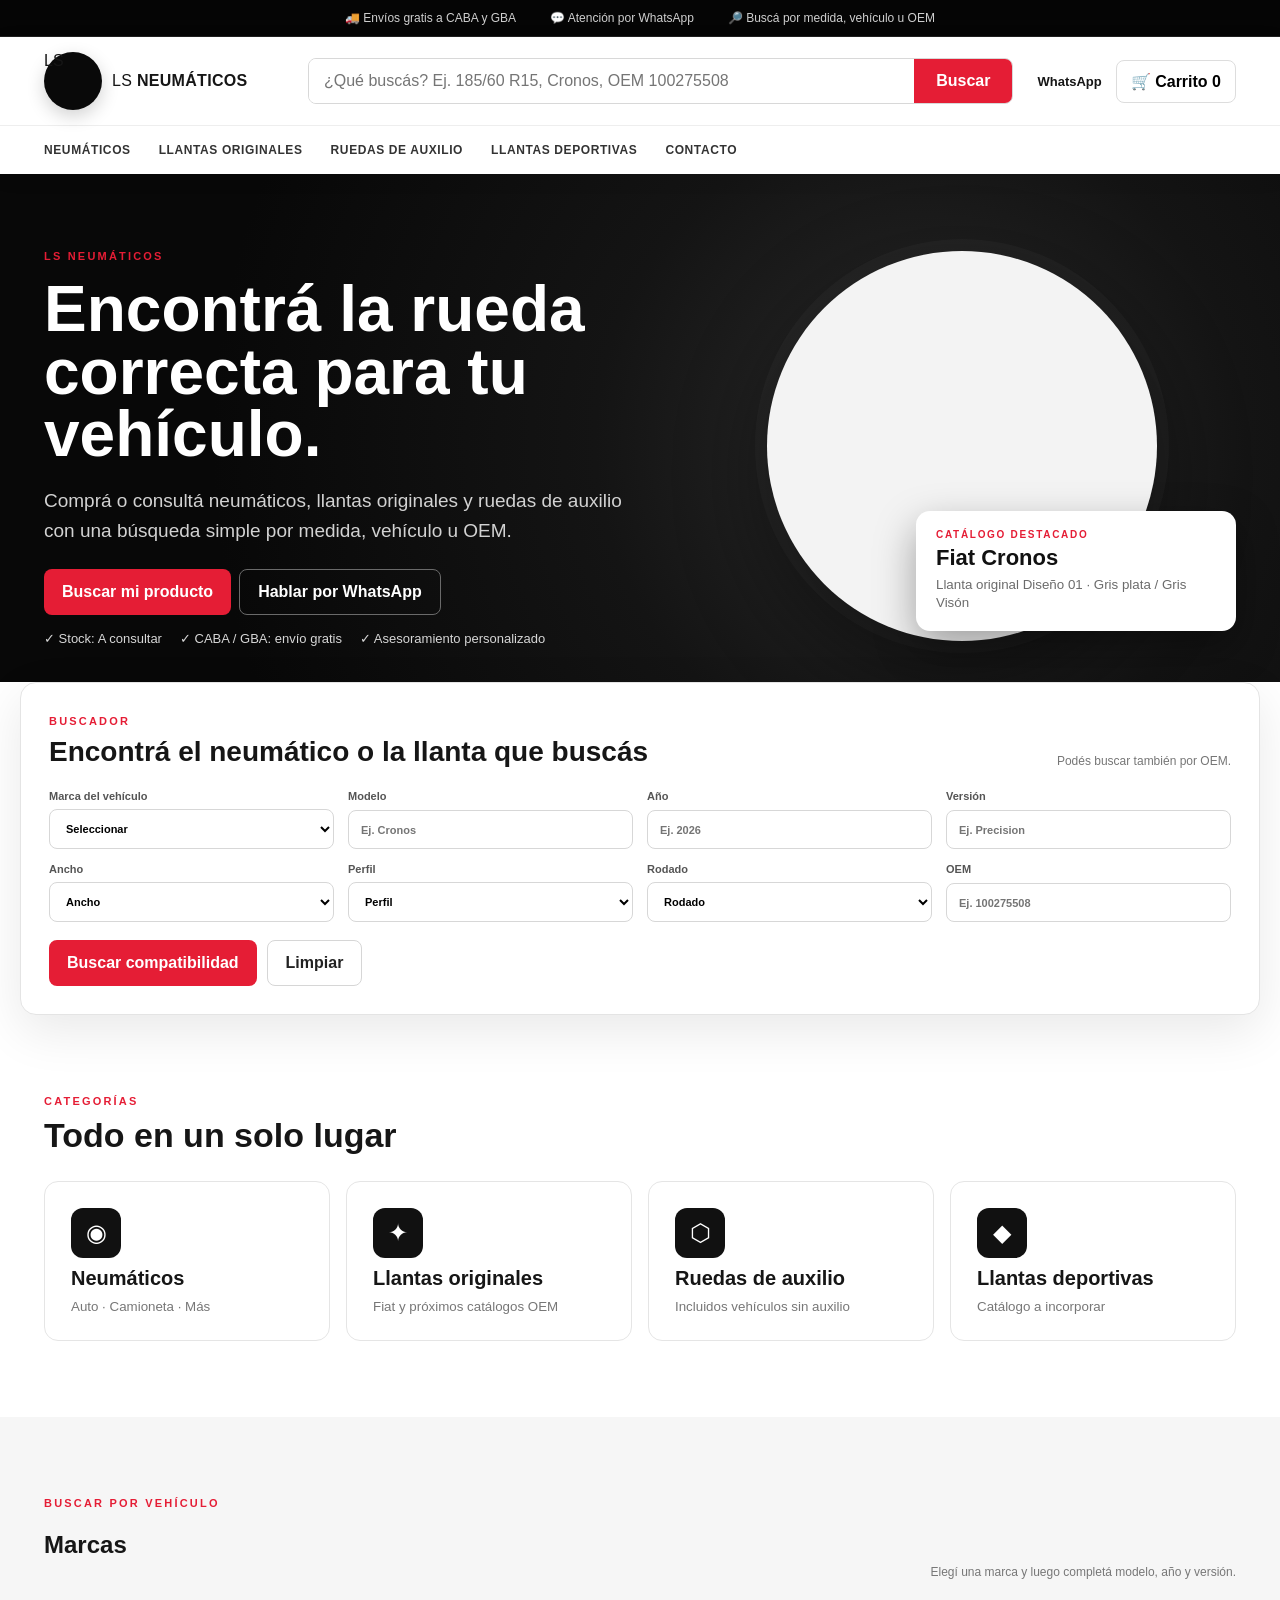
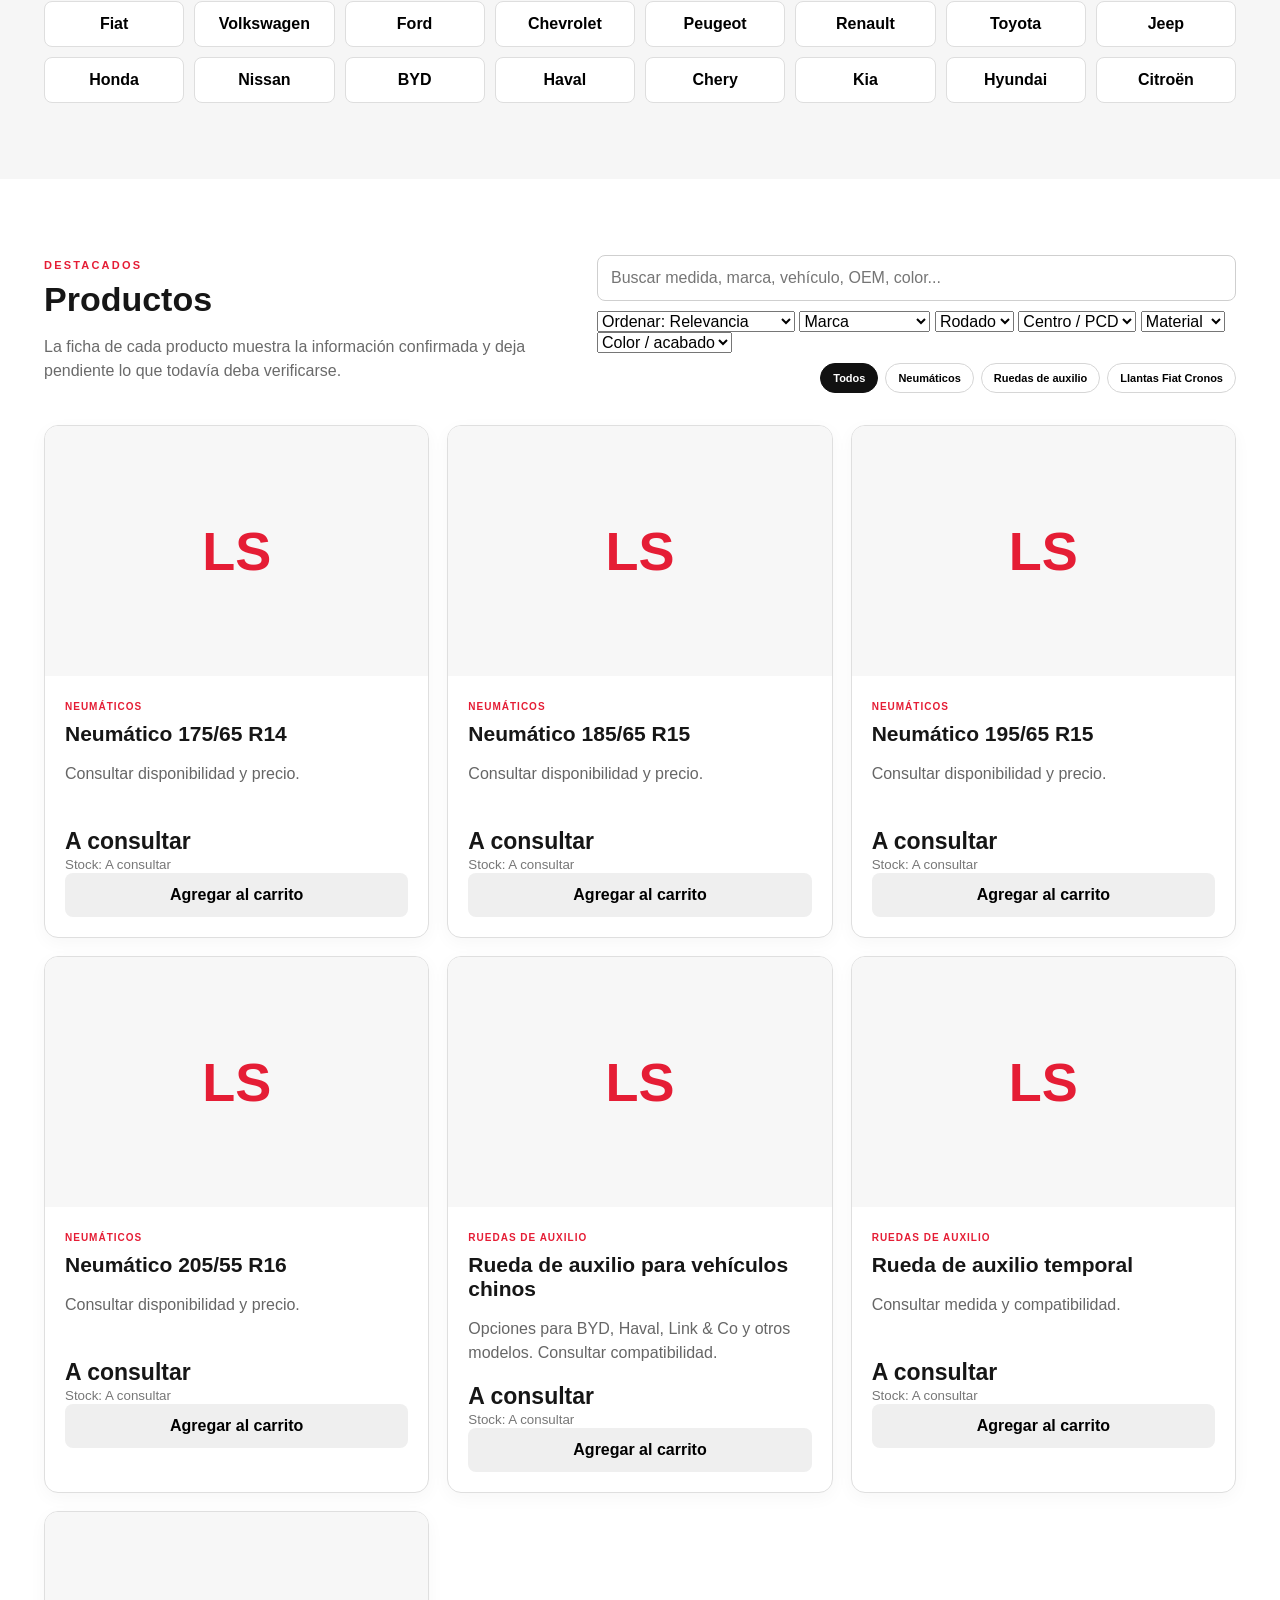
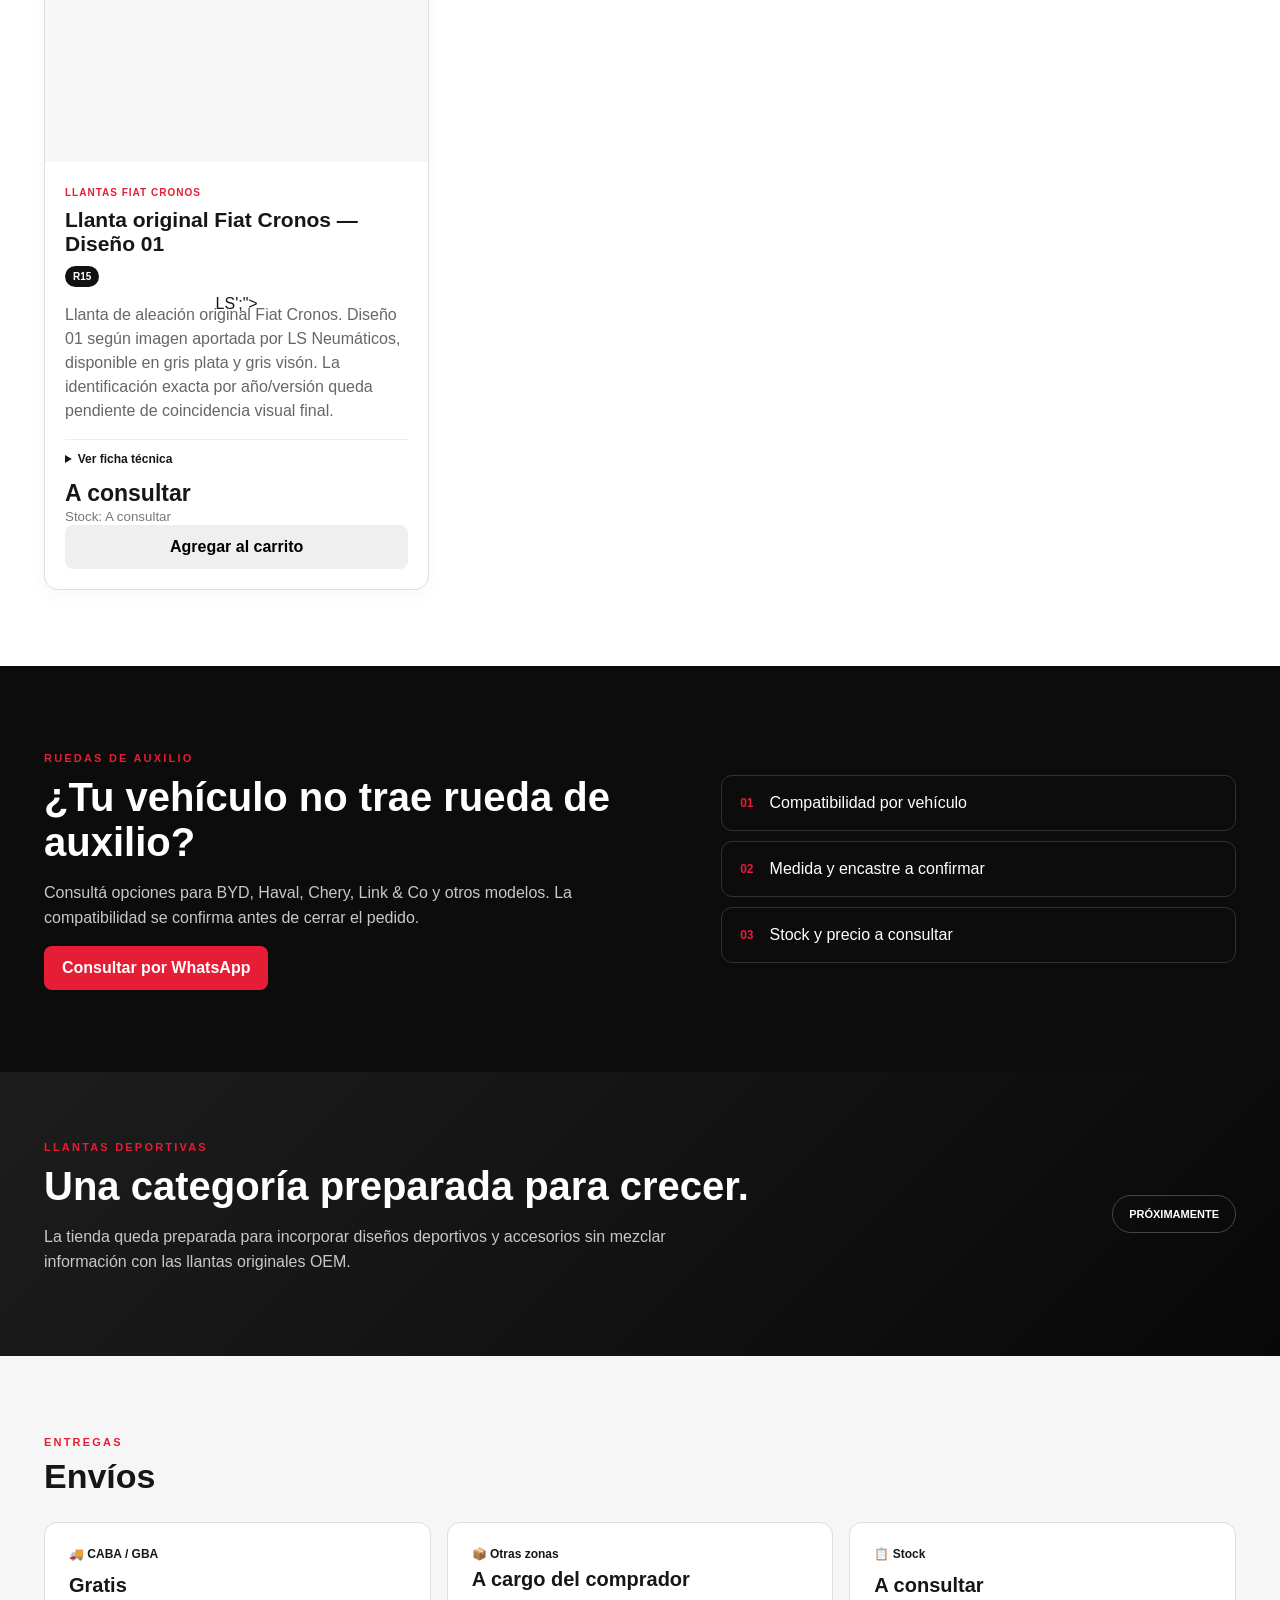
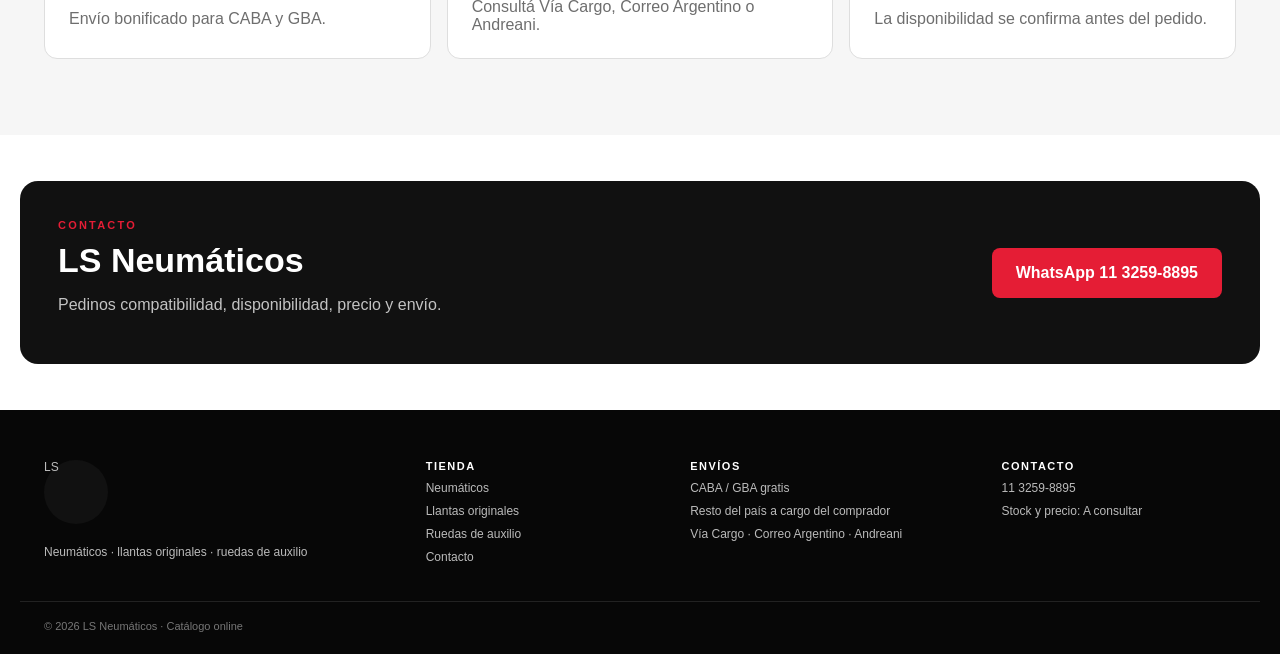
==== commit 39701261: "Omit services and add ecommerce catalog filters" ====
--- a/index.html
+++ b/index.html
@@ -19,7 +19,7 @@
 <header class="site-header">
   <div class="wrap header-main">
     <a class="brand-lockup" href="index.html" aria-label="LS Neumáticos">
-      <img src="assets/logo-ls.webp" alt="LS Neumáticos" class="brand-logo">
+      <span class="brand-logo" aria-hidden="true">LS</span>
       <span class="brand-name">LS <b>NEUMÁTICOS</b></span>
     </a>
     <div class="header-search">
@@ -37,7 +37,6 @@
       <a href="#llantas">LLANTAS ORIGINALES</a>
       <a href="#auxilio">RUEDAS DE AUXILIO</a>
       <a href="#deportivas">LLANTAS DEPORTIVAS</a>
-      <a href="#servicios">SERVICIOS</a>
       <a href="#contacto">CONTACTO</a>
     </div>
   </div>
@@ -171,7 +170,36 @@
     <div class="section-head catalog-head">
       <div><span class="eyebrow">DESTACADOS</span><h2>Productos</h2><p class="section-sub">La ficha de cada producto muestra la información confirmada y deja pendiente lo que todavía deba verificarse.</p></div>
       <div class="catalog-tools">
-        <input id="search" class="search" placeholder="Buscar medida, marca, vehículo, OEM..." oninput="renderProducts()">
+        <input id="search" class="search" placeholder="Buscar medida, marca, vehículo, OEM, color..." oninput="renderProducts()">
+        <div class="catalog-filters">
+          <select id="sortProducts" onchange="renderProducts()">
+            <option value="relevance">Ordenar: Relevancia</option>
+            <option value="name">Nombre A-Z</option>
+            <option value="name-desc">Nombre Z-A</option>
+            <option value="rim">Rodado menor → mayor</option>
+            <option value="rim-desc">Rodado mayor → menor</option>
+          </select>
+          <select id="filterBrand" onchange="renderProducts()">
+            <option value="">Marca</option>
+            <option>Fiat</option><option>Multimarca</option><option>LS Neumáticos</option>
+          </select>
+          <select id="filterRim" onchange="renderProducts()">
+            <option value="">Rodado</option>
+            <option>14</option><option>15</option><option>16</option><option>17</option><option>18</option><option>19</option><option>20</option>
+          </select>
+          <select id="filterPcd" onchange="renderProducts()">
+            <option value="">Centro / PCD</option>
+            <option>4x98</option><option>5x98</option><option>4x100</option><option>5x100</option><option>5x108</option><option>5x112</option>
+          </select>
+          <select id="filterMaterial" onchange="renderProducts()">
+            <option value="">Material</option>
+            <option>Aleación</option><option>Chapa</option>
+          </select>
+          <select id="filterFinish" onchange="renderProducts()">
+            <option value="">Color / acabado</option>
+            <option>Gris plata</option><option>Gris Visón</option><option>Visón</option><option>Negro</option><option>Diamantado</option>
+          </select>
+        </div>
         <div class="chips" id="chips"></div>
       </div>
     </div>
@@ -202,17 +230,6 @@
   </div>
 </section>
 
-<section id="servicios" class="services-section">
-  <div class="wrap">
-    <div class="section-head"><div><span class="eyebrow">SERVICIO</span><h2>Asesoramiento que evita errores</h2></div></div>
-    <div class="service-grid">
-      <article><span>01</span><h3>Elegí por medida</h3><p>Ingresá ancho, perfil y rodado para reducir la búsqueda.</p></article>
-      <article><span>02</span><h3>Elegí por vehículo</h3><p>Buscá por marca, modelo, año y versión cuando esa información esté documentada.</p></article>
-      <article><span>03</span><h3>Confirmá por WhatsApp</h3><p>Antes de comprar, verificamos disponibilidad, precio y compatibilidad.</p></article>
-    </div>
-  </div>
-</section>
-
 <section id="envios" class="shipping-section">
   <div class="wrap">
     <div class="section-head"><div><span class="eyebrow">ENTREGAS</span><h2>Envíos</h2></div></div>
@@ -237,8 +254,8 @@
 
 <footer class="site-footer">
   <div class="wrap footer-grid">
-    <div><img src="assets/logo-ls.webp" alt="LS Neumáticos" class="footer-logo"><p>Neumáticos · llantas originales · ruedas de auxilio</p></div>
-    <div><b>TIENDA</b><a href="#neumaticos">Neumáticos</a><a href="#llantas">Llantas originales</a><a href="#auxilio">Ruedas de auxilio</a><a href="#servicios">Asesoramiento</a></div>
+    <div><span class="footer-logo" aria-hidden="true">LS</span><p>Neumáticos · llantas originales · ruedas de auxilio</p></div>
+    <div><b>TIENDA</b><a href="#neumaticos">Neumáticos</a><a href="#llantas">Llantas originales</a><a href="#auxilio">Ruedas de auxilio</a><a href="#contacto">Contacto</a></div>
     <div><b>ENVÍOS</b><span>CABA / GBA gratis</span><span>Resto del país a cargo del comprador</span><span>Vía Cargo · Correo Argentino · Andreani</span></div>
     <div><b>CONTACTO</b><a href="https://wa.me/541132598895?text=Hola%20LS%20Neum%C3%A1ticos" target="_blank">11 3259-8895</a><span>Stock y precio: A consultar</span></div>
   </div>
--- a/styles.css
+++ b/styles.css
@@ -1,21 +1,58 @@
-*{box-sizing:border-box}body{margin:0;font-family:Arial,Helvetica,sans-serif;color:#171717;background:#fff}a{text-decoration:none;color:inherit}.wrap{max-width:1180px;margin:auto;padding:0 22px}.top{background:#0b0b0b;color:#fff;position:sticky;top:0;z-index:10}.nav{min-height:70px;display:flex;align-items:center;gap:28px}.brand{display:flex;align-items:center;gap:10px;font-weight:900;letter-spacing:.5px}.brand-mark{background:#e51d35;border-radius:10px;padding:8px 10px;font-size:20px}.nav nav{display:flex;gap:20px;flex:1}.nav nav a{opacity:.85}.cart-btn{background:#fff;color:#111;border:0;border-radius:9px;padding:10px 14px;cursor:pointer}.hero{background:linear-gradient(135deg,#111,#272727);color:#fff;padding:90px 0}.hero-grid{display:grid;grid-template-columns:1.5fr 1fr;gap:50px;align-items:center}.eyebrow{font-size:12px;letter-spacing:2px;font-weight:800;color:#e51d35}.hero h1{font-size:52px;line-height:1.03;margin:12px 0}.lead{font-size:19px;color:#ddd;max-width:650px}.btn{display:inline-block;border:0;border-radius:9px;padding:13px 18px;font-weight:800;cursor:pointer;margin:8px 6px 8px 0}.primary{background:#e51d35;color:#fff}.outline{border:2px solid #e51d35;color:#e51d35;background:#fff}.hero .outline{background:transparent;color:#fff}.hero-card{background:#fff;color:#111;border-radius:20px;padding:35px;box-shadow:0 20px 60px #0006;display:flex;flex-direction:column;gap:12px}.tire{font-size:90px;text-align:center;color:#e51d35}.section{padding:70px 0}.section-head{display:flex;justify-content:space-between;align-items:end;gap:20px}.section h2,.dark-section h2,.contact h2{font-size:36px;margin:6px 0 25px}.search{width:min(420px,100%);padding:13px;border:1px solid #ccc;border-radius:9px}.chips{display:flex;gap:8px;flex-wrap:wrap;margin:20px 0}.chip{border:1px solid #ccc;background:#fff;border-radius:99px;padding:9px 14px;cursor:pointer}.chip.active{background:#111;color:#fff}.products{display:grid;grid-template-columns:repeat(3,1fr);gap:20px}.product{border:1px solid #e2e2e2;border-radius:15px;overflow:hidden;background:#fff}.product-img{height:170px;background:linear-gradient(135deg,#171717,#444);display:grid;place-items:center;color:#e51d35;font-weight:900;font-size:55px}.product-body{padding:20px}.tag{font-size:11px;text-transform:uppercase;color:#e51d35;font-weight:800}.product h3{margin:8px 0;font-size:20px}.product p{color:#666;min-height:40px}.price{font-size:23px;font-weight:900;margin:12px 0 3px}.product small{color:#777}.full{width:100%;margin-top:15px}.dark{background:#111;color:#fff}.dark-section{background:#111;color:#fff;padding:75px 0}.two{display:grid;grid-template-columns:1.5fr 1fr;gap:50px;align-items:center}.feature-list{display:grid;gap:12px}.feature-list div{padding:18px;border:1px solid #444;border-radius:12px}.info-grid{display:grid;grid-template-columns:repeat(3,1fr);gap:18px}.info{border:1px solid #ddd;border-radius:14px;padding:22px}.contact{background:#eee;padding:55px 0}.contact-inner{display:flex;justify-content:space-between;align-items:center}.modal{display:none;position:fixed;inset:0;background:#0008;z-index:30;padding:30px}.modal.show{display:grid;place-items:center}.modal-box{background:#fff;border-radius:15px;padding:28px;max-width:620px;width:100%;position:relative;max-height:85vh;overflow:auto}.close{position:absolute;right:18px;top:12px;border:0;background:none;font-size:28px}.cart-row{display:grid;grid-template-columns:1fr auto auto;gap:12px;align-items:center;padding:14px 0;border-bottom:1px solid #ddd}.cart-row button{border:0;background:#eee;border-radius:5px}.cart-total{padding:18px 0;font-size:20px}.notice{background:#fff4d6;padding:15px;border-radius:10px}.admin-row{display:grid;grid-template-columns:2fr 1fr 160px 100px;gap:10px;margin:10px 0}.admin-row input,.admin-row button{padding:11px;border:1px solid #ccc;border-radius:7px}.admin-row button{background:#eee}@media(max-width:800px){.nav nav{display:none}.hero-grid,.two{grid-template-columns:1fr}.hero h1{font-size:40px}.products{grid-template-columns:1fr 1fr}.info-grid{grid-template-columns:1fr}.contact-inner{display:block}.admin-row{grid-template-columns:1fr}.section-head{display:block}.search{margin-top:15px}}@media(max-width:520px){.products{grid-template-columns:1fr}.hero{padding:60px 0}}
-
-/* Soporte para fotografías y fichas técnicas de llantas originales */
-.product-img.has-image{background:#f8f9fa;border-bottom:1px solid #e2e2e2}
-.product-photo{width:100%;height:100%;max-width:100%;max-height:100%;object-fit:contain;padding:10px;display:block;transition:transform .2s ease}
-.product-img.has-image:hover .product-photo{transform:scale(1.05)}
-.fallback-mark{display:grid;place-items:center;color:#e51d35;font-weight:900;font-size:55px;width:100%;height:100%}
-.product-tags{display:flex;flex-wrap:wrap;gap:6px;margin:10px 0}
-.spec-pill{display:inline-flex;align-items:center;border-radius:999px;padding:5px 9px;font-size:11px;font-weight:800;background:#eee;color:#222}
-.spec-pill.rodado{background:#111;color:#fff}
-.spec-pill.version{background:#f2f2f2}
-.spec-pill.anios{background:#eee}
-.spec-pill.verif-ok{background:#e7f7ec;color:#176b36}
-.spec-pill.verif-pending{background:#fff4d6;color:#795800}
-.tech-details{margin:12px 0;border-top:1px solid #eee;padding-top:10px}
-.tech-details summary{cursor:pointer;font-weight:800}
-.tech-grid{display:grid;grid-template-columns:repeat(2,minmax(0,1fr));gap:8px;margin-top:10px}
-.tech-grid div{display:flex;flex-direction:column;gap:2px;background:#f7f7f7;border-radius:8px;padding:8px;font-size:12px}
-.tech-grid b{font-size:10px;text-transform:uppercase;color:#777}
-.tech-source{display:block;margin-top:10px;color:#777}
-@media(max-width:520px){.tech-grid{grid-template-columns:1fr}}
+:root{
+ --black:#0a0a0a;--black2:#121212;--panel:#171717;--red:#e51d35;--red2:#b70f25;
+ --text:#161616;--muted:#6c6c6c;--line:#e5e5e5;--soft:#f6f6f6;--white:#fff;
+}
+*{box-sizing:border-box}
+html{scroll-behavior:smooth}
+body{margin:0;font-family:Inter,Arial,Helvetica,sans-serif;color:var(--text);background:#fff}
+a{text-decoration:none;color:inherit}
+button,input,select{font:inherit}
+.wrap{max-width:1240px;margin:auto;padding:0 24px}
+.top-strip{background:#050505;color:#cfcfcf;font-size:12px;border-bottom:1px solid #202020}
+.top-strip-inner{height:36px;display:flex;align-items:center;justify-content:center;gap:34px}
+.site-header{background:#fff;position:sticky;top:0;z-index:20;box-shadow:0 4px 18px rgba(0,0,0,.08)}
+.header-main{min-height:88px;display:grid;grid-template-columns:240px minmax(260px,1fr) auto;gap:24px;align-items:center}
+.brand-lockup{display:flex;align-items:center;gap:10px}
+.brand-logo{width:58px;height:58px;border-radius:50%;object-fit:cover;background:#090909;box-shadow:0 6px 18px rgba(0,0,0,.18)}
+.brand-name{font-weight:500;letter-spacing:.3px}.brand-name b{font-weight:900}
+.header-search{display:flex;border:1px solid #d8d8d8;border-radius:8px;overflow:hidden;background:#fff}
+.header-search input{border:0;outline:0;flex:1;padding:13px 15px;min-width:0}
+.search-button{border:0;background:var(--red);color:#fff;font-weight:900;padding:0 22px;cursor:pointer}
+.header-actions{display:flex;align-items:center;gap:14px}.header-link{font-weight:800;font-size:13px}.cart-btn{border:1px solid #ddd;background:#fff;border-radius:8px;padding:11px 14px;cursor:pointer;font-weight:800}
+.nav-wrap{border-top:1px solid #eee}.nav-main{display:flex;gap:28px;align-items:center;min-height:48px;overflow:auto;white-space:nowrap}
+.nav-main a{font-size:12px;font-weight:900;letter-spacing:.6px;color:#333}.nav-main a:hover{color:var(--red)}
+.hero{background:radial-gradient(circle at 72% 50%,#2b2b2b 0,#141414 34%,#080808 74%);color:#fff;padding:72px 0 64px}
+.hero-content{display:grid;grid-template-columns:1.05fr .95fr;gap:40px;align-items:center}
+.eyebrow{font-size:11px;letter-spacing:2.2px;font-weight:900;color:var(--red)}
+.hero h1{font-size:clamp(42px,5vw,66px);line-height:.98;margin:14px 0 20px;max-width:760px}
+.hero p{font-size:19px;line-height:1.55;color:#d2d2d2;max-width:680px}
+.hero-cta{display:flex;gap:8px;flex-wrap:wrap;margin:24px 0 16px}.hero-highlights{display:flex;gap:18px;flex-wrap:wrap;color:#d7d7d7;font-size:13px}
+.btn{display:inline-flex;align-items:center;justify-content:center;border-radius:8px;padding:13px 18px;font-weight:900;border:0;cursor:pointer}
+.primary{background:var(--red);color:#fff}.light-outline{border:1px solid #6a6a6a;color:#fff}.ghost{background:#fff;border:1px solid #d6d6d6;color:#222}
+.big{padding:16px 24px}
+.hero-showcase{position:relative;min-height:380px;display:grid;place-items:center}.hero-glow{position:absolute;inset:8% 10%;background:radial-gradient(circle,#56565644 0,#0000 66%);filter:blur(18px)}
+.showcase-wheel{position:relative;z-index:1;width:min(390px,88vw);aspect-ratio:1;border-radius:50%;display:grid;place-items:center;overflow:hidden;background:#f3f3f3;box-shadow:0 30px 90px rgba(0,0,0,.45),0 0 0 12px rgba(255,255,255,.03)}
+.showcase-wheel img{width:94%;height:94%;object-fit:contain;mix-blend-mode:multiply}
+.showcase-card{position:absolute;z-index:2;right:0;bottom:10px;background:#fff;color:#111;border-radius:14px;padding:18px 20px;max-width:320px;box-shadow:0 16px 40px rgba(0,0,0,.35);display:grid;gap:5px}.showcase-card strong{font-size:22px}.showcase-card small{color:#6b6b6b;line-height:1.4}.showcase-label{font-size:10px;font-weight:900;letter-spacing:1.7px;color:var(--red)}
+.vehicle-finder{background:#fff;margin-top:-28px;position:relative;z-index:3}.vehicle-finder>.wrap{background:#fff;border:1px solid #e4e4e4;border-radius:16px;padding:28px;box-shadow:0 16px 50px rgba(0,0,0,.09)}
+.finder-title{display:flex;justify-content:space-between;align-items:end;gap:20px;margin-bottom:22px}.finder-title h2{margin:7px 0 0;font-size:28px}.finder-note{font-size:12px;color:#767676}
+.finder-grid{display:grid;grid-template-columns:repeat(4,1fr);gap:14px}.finder-grid label{font-size:11px;font-weight:900;color:#555;display:grid;gap:7px}.finder-grid input,.finder-grid select{width:100%;padding:12px;border:1px solid #d7d7d7;border-radius:8px;background:#fff;outline:0}.finder-grid input:focus,.finder-grid select:focus{border-color:var(--red)}
+.finder-actions{display:flex;gap:10px;margin-top:18px}
+.quick-categories,.brands-section,.catalog-section,.services-section,.shipping-section{padding:76px 0}
+.section-head{display:flex;justify-content:space-between;align-items:end;gap:20px}.section-head h2{margin:7px 0 0;font-size:34px}.section-sub{max-width:640px;color:#6a6a6a;line-height:1.5}
+.category-grid{display:grid;grid-template-columns:repeat(4,1fr);gap:16px;margin-top:26px}.category-card{border:1px solid #e5e5e5;border-radius:14px;background:#fff;padding:26px;display:grid;gap:9px;transition:.2s}.category-card:hover{transform:translateY(-3px);box-shadow:0 15px 30px rgba(0,0,0,.08)}.category-card strong{font-size:20px}.category-card small{color:#777}.category-icon{width:50px;height:50px;display:grid;place-items:center;border-radius:12px;background:#111;color:#fff;font-size:24px}
+.brands-section{background:#f6f6f6}.brands-head{display:flex;justify-content:space-between;align-items:end;gap:20px}.brands-head>span{font-size:12px;color:#777}.brand-grid{display:grid;grid-template-columns:repeat(8,1fr);gap:10px;margin-top:22px}.brand-grid button{border:1px solid #dedede;background:#fff;border-radius:8px;padding:13px 8px;font-weight:900;cursor:pointer}.brand-grid button:hover{border-color:var(--red);color:var(--red)}
+.catalog-section{background:#fff}.catalog-head{align-items:start}.catalog-tools{display:flex;flex-direction:column;align-items:end;gap:10px;min-width:430px}.search{width:100%;padding:13px;border:1px solid #cfcfcf;border-radius:8px;outline:0}.chips{display:flex;gap:7px;flex-wrap:wrap;justify-content:flex-end}.chip{border:1px solid #d6d6d6;background:#fff;border-radius:99px;padding:8px 12px;cursor:pointer;font-size:11px;font-weight:900}.chip.active{background:#111;color:#fff;border-color:#111}
+.products{display:grid;grid-template-columns:repeat(3,1fr);gap:18px;margin-top:26px}.product{border:1px solid #dfdfdf;border-radius:14px;overflow:hidden;background:#fff;box-shadow:0 5px 18px rgba(0,0,0,.035)}.product-img{height:250px;background:#f7f7f7;display:grid;place-items:center}.product-body{padding:20px}.tag{display:inline-block;font-size:10px;letter-spacing:1px;color:var(--red);font-weight:900;text-transform:uppercase}.product h3{font-size:21px;margin:8px 0}.product p{color:#666;line-height:1.5;min-height:50px}.product-photo{width:100%;height:100%;object-fit:contain;padding:18px}.fallback-mark{font-size:54px;font-weight:900;color:var(--red)}
+.product-tags{display:flex;gap:6px;flex-wrap:wrap;margin:10px 0}.spec-pill{display:inline-flex;padding:5px 8px;border-radius:999px;background:#eee;font-size:10px;font-weight:900}.spec-pill.rodado{background:#111;color:#fff}.spec-pill.verif-ok{background:#e7f7ec;color:#176b36}
+.tech-details{margin-top:14px;border-top:1px solid #eee;padding-top:12px}.tech-details summary{cursor:pointer;font-weight:900;font-size:12px}.tech-grid{display:grid;grid-template-columns:repeat(2,minmax(0,1fr));gap:7px;margin-top:10px}.tech-grid div{background:#f7f7f7;border-radius:8px;padding:8px;display:grid;gap:2px;font-size:11px}.tech-grid b{font-size:9px;color:#777;text-transform:uppercase}.tech-source{display:block;margin-top:9px;font-size:10px;color:#777}
+.price{font-size:23px;font-weight:900;margin-top:14px}.product small{color:#777}
+.dark-bg{background:#0c0c0c;color:#fff}.split-section{padding:82px 0}.split-grid{display:grid;grid-template-columns:1.1fr .9fr;gap:48px;align-items:center}.split-grid h2,.product-band h2{font-size:40px;margin:9px 0 16px}.split-grid p{color:#c8c8c8;line-height:1.55;max-width:690px}
+.feature-stack{display:grid;gap:10px}.feature-stack div{display:flex;align-items:center;gap:16px;border:1px solid #323232;padding:18px;border-radius:11px}.feature-stack b{color:var(--red);font-size:12px}
+.product-band{background:linear-gradient(135deg,#1d1d1d,#080808);color:#fff;padding:65px 0}.product-band-inner{display:flex;justify-content:space-between;align-items:center;gap:24px}.product-band p{color:#c8c8c8;max-width:700px;line-height:1.55}.band-pill{border:1px solid #454545;border-radius:999px;padding:12px 16px;font-size:11px;font-weight:900}
+.service-grid{display:grid;grid-template-columns:repeat(3,1fr);gap:16px;margin-top:26px}.service-grid article{border:1px solid #e4e4e4;border-radius:13px;padding:24px}.service-grid span{color:var(--red);font-weight:900}.service-grid h3{margin:9px 0;font-size:20px}.service-grid p{color:#6a6a6a;line-height:1.5}
+.shipping-section{background:#f6f6f6}.shipping-grid{display:grid;grid-template-columns:repeat(3,1fr);gap:16px;margin-top:26px}.shipping-grid div{background:#fff;border:1px solid #dedede;border-radius:13px;padding:24px;display:grid;gap:7px}.shipping-grid b{font-size:12px}.shipping-grid strong{font-size:20px}.shipping-grid p{margin:0;color:#6e6e6e}
+.contact-section{padding:46px 0}.contact-box{background:#111;color:#fff;border-radius:18px;padding:34px 38px;display:flex;justify-content:space-between;align-items:center;gap:20px}.contact-box h2{font-size:34px;margin:8px 0}.contact-box p{color:#c3c3c3}.site-footer{background:#070707;color:#bbb;padding:50px 0 22px}.footer-grid{display:grid;grid-template-columns:1.5fr 1fr 1.2fr 1fr;gap:30px}.footer-grid>div{display:grid;align-content:start;gap:9px;font-size:12px}.footer-grid b{color:#fff;font-size:11px;letter-spacing:1.5px}.footer-logo{width:64px;height:64px;border-radius:50%;background:#111}.footer-bottom{border-top:1px solid #222;margin-top:30px;padding-top:18px;font-size:11px;color:#777}
+.modal{display:none;position:fixed;inset:0;background:#0008;z-index:40;padding:24px}.modal.show{display:grid;place-items:center}.modal-box{background:#fff;border-radius:16px;padding:28px;max-width:640px;width:100%;position:relative;max-height:85vh;overflow:auto}.close{position:absolute;right:16px;top:10px;background:transparent;border:0;font-size:28px;cursor:pointer}.cart-row{display:grid;grid-template-columns:1fr auto auto;gap:12px;align-items:center;border-bottom:1px solid #eee;padding:13px 0}.cart-row button{border:0;background:#eee;border-radius:6px}.cart-total{padding:18px 0;font-size:20px}.full{width:100%}
+@media(max-width:980px){.header-main{grid-template-columns:1fr auto}.header-search{grid-column:1/-1;grid-row:2}.finder-grid{grid-template-columns:repeat(2,1fr)}.category-grid{grid-template-columns:repeat(2,1fr)}.brand-grid{grid-template-columns:repeat(4,1fr)}.catalog-head{display:block}.catalog-tools{align-items:stretch;min-width:0;margin-top:20px}.chips{justify-content:flex-start}.products{grid-template-columns:repeat(2,1fr)}.split-grid{grid-template-columns:1fr}.service-grid,.shipping-grid{grid-template-columns:1fr}.footer-grid{grid-template-columns:repeat(2,1fr)}}
+@media(max-width:680px){.top-strip-inner{justify-content:flex-start;overflow:auto;white-space:nowrap}.header-actions .header-link{display:none}.header-main{padding-top:10px;padding-bottom:10px}.nav-main{gap:20px}.hero{padding:54px 0}.hero-content{grid-template-columns:1fr}.hero h1{font-size:44px}.hero-showcase{min-height:330px}.showcase-card{right:6%;left:6%;bottom:0}.vehicle-finder>.wrap{padding:20px}.finder-title,.brands-head,.product-band-inner,.contact-box{display:block}.finder-grid{grid-template-columns:1fr}.category-grid,.products,.footer-grid{grid-template-columns:1fr}.brand-grid{grid-template-columns:repeat(2,1fr)}.section-head h2{font-size:30px}}
